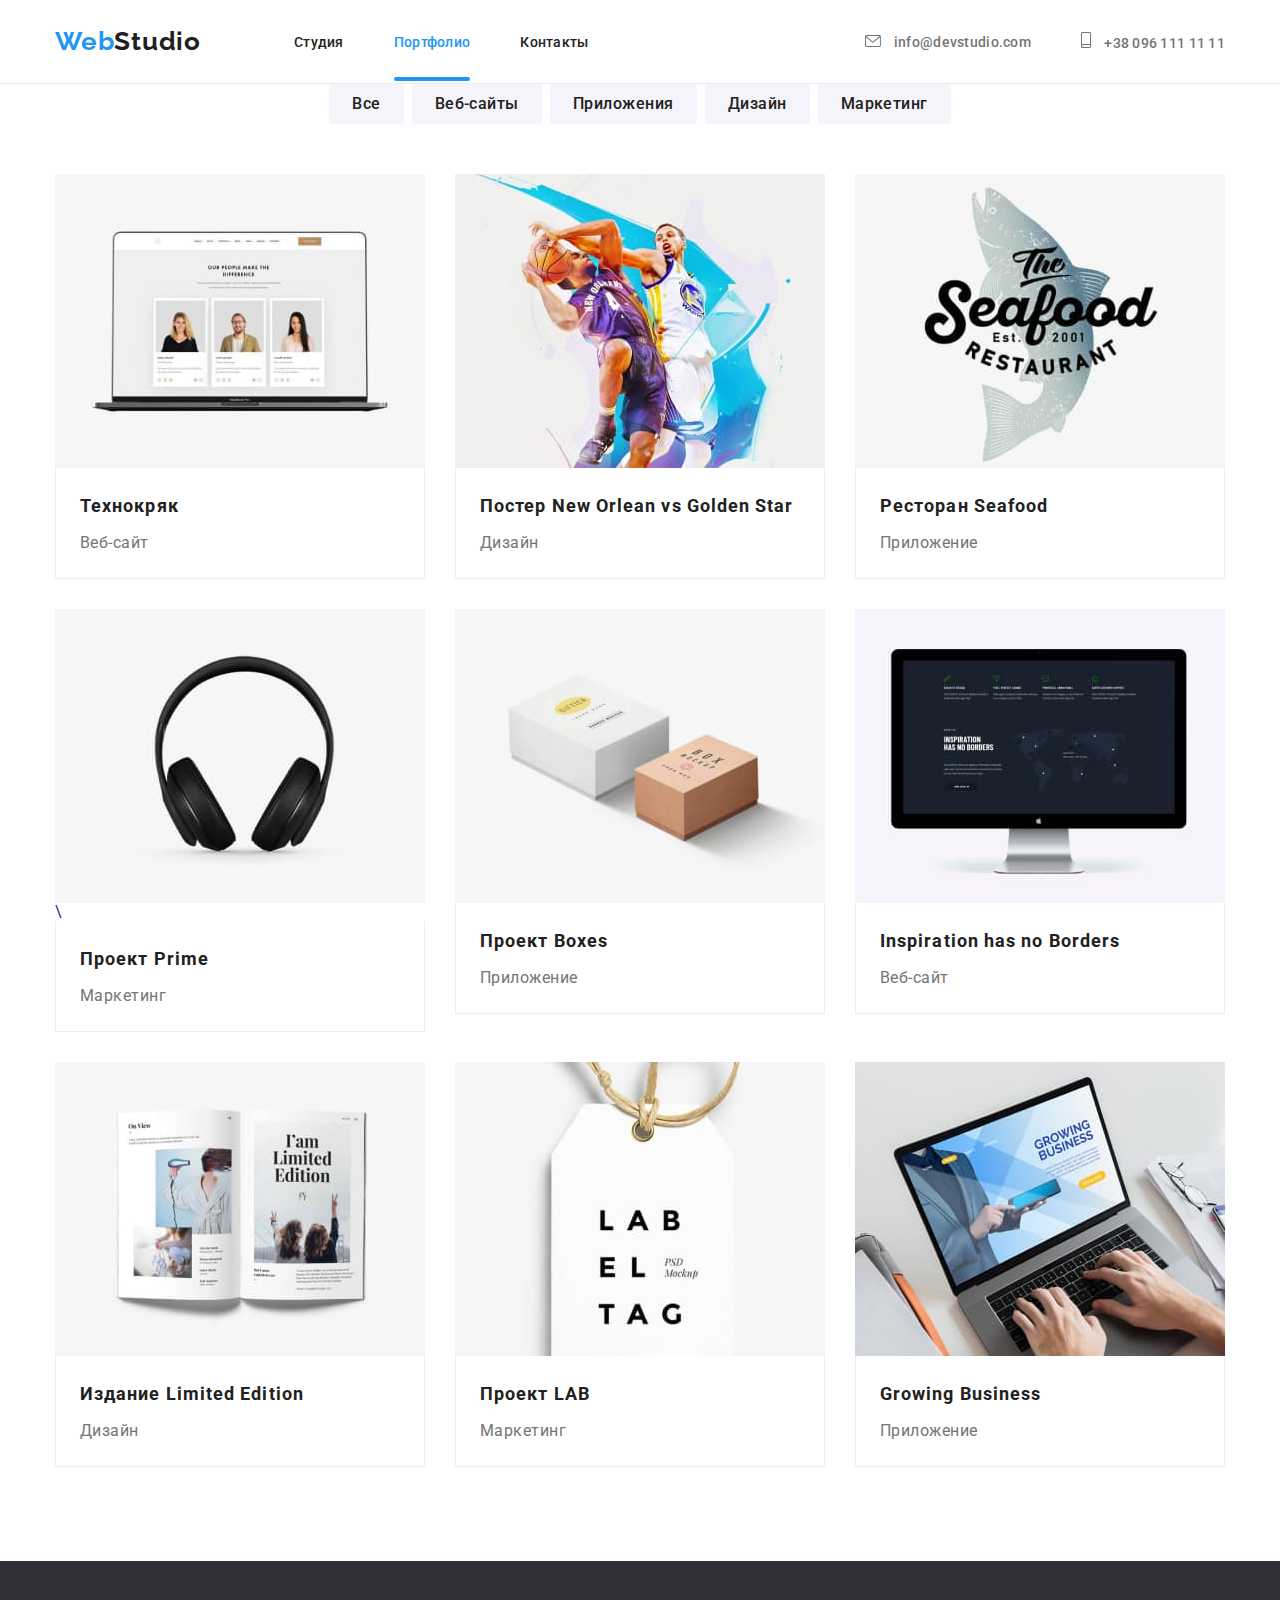
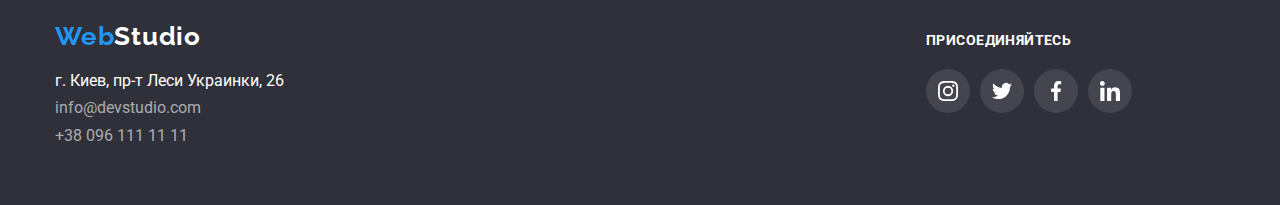
==== portfolio.html @ 8b3ca092 "Копирует дз6" ====
<!DOCTYPE html>
<html lang="ru">
  <head>
    <meta charset="UTF-8" />
    <meta name="viewport" content="width=device-width, initial-scale=1.0" />
    <title>WebStudio</title>
    <link
      href="https://fonts.googleapis.com/css2?family=Raleway:wght@700&family=Roboto:wght@400;500;700;900&display=swap"
      rel="stylesheet"
    />
    <link
      rel="stylesheet"
      href="https://cdnjs.cloudflare.com/ajax/libs/modern-normalize/1.0.0/modern-normalize.css"
    />
    <link rel="stylesheet" href="./css/styles.css" />
  </head>

  <body>
    <header>
      <div class="container header-wrap">
        <nav class="main-nav">
          <a class="link logo header-logo" href="/"
            ><span class="logo-color">Web</span>Studio
          </a>
          <ul class="navigation list">
            <li class="item">
              <a class="link navigation-link" href="./index.html">Студия</a>
            </li>
            <li class="item">
              <a class="link navigation-link current" href="./portfolio.html"
                >Портфолио</a
              >
            </li>
            <li class="item">
              <a class="link navigation-link" href="#contacts">Контакты</a>
            </li>
          </ul>
        </nav>
        <ul class="contacts list">
          <li class="item">
            <a class="link contacts-link" href="mailto:info@devstudio.com">
              <svg class="contact-icon" width="16" height="12">
                <use href="./images/sprite.svg#icon-envelope"></use>
              </svg>
              info@devstudio.com</a
            >
          </li>
          <li class="item">
            <a class="link contacts-link" href="tel:+380961111111">
              <svg class="contact-icon" width="10" height="16">
                <use href="./images/sprite.svg#icon-smartphone"></use>
              </svg>
              +38 096 111 11 11</a
            >
          </li>
        </ul>
      </div>
    </header>

    <main>
      <section class="section gallery">
        <div class="container">
          <h1 class="visually-hidden">Gallery</h1>
          <!--Filters-->
          <ul class="list filter-list">
            <li class="item">
              <button type="button" class="filter-button">Все</button>
            </li>
            <li class="item">
              <button type="button" class="filter-button">Веб-сайты</button>
            </li>
            <li class="item">
              <button type="button" class="filter-button">Приложения</button>
            </li>
            <li class="item">
              <button type="button" class="filter-button">Дизайн</button>
            </li>
            <li class="item">
              <button type="button" class="filter-button">Маркетинг</button>
            </li>
          </ul>

          <!--Gallery-->

          <ul class="list examples">
            <li class="item">
              <a class="link example-link" href="">
                <div class="example-thumb">
                  <img
                    class="example-photo"
                    src="./images/techno.jpg"
                    alt="Заставка проекта Технокряк"
                    width="370"
                    height="294"
                  />
                  <div class="example-overlay">
                    <p class="example-description">
                      Технокряк это современная площадка распространения
                      коронавируса. Компании используют эту платформу для
                      цифрового шпионажа и атак на защищённые сервера
                      конкурентов.
                    </p>
                  </div>
                </div>

                <div class="example-content">
                  <h2 class="example-title">Технокряк</h2>
                  <p class="exaple-text text">Веб-сайт</p>
                </div>
              </a>
            </li>
            <li class="item">
              <a class="link example-link" href="">
                <div class="example-thumb">
                  <img
                    class="example-photo"
                    src="./images/ball.jpg"
                    alt="Заставка проекта Постер New Orlean vs Golden Star"
                    width="370"
                    height="294"
                  />
                  <div class="example-overlay">
                    <p class="example-description">
                      Технокряк это современная площадка распространения
                      коронавируса. Компании используют эту платформу для
                      цифрового шпионажа и атак на защищённые сервера
                      конкурентов.
                    </p>
                  </div>
                </div>
                <div class="example-content">
                  <h2 class="example-title">
                    Постер New Orlean vs Golden Star
                  </h2>
                  <p class="exaple-text text">Дизайн</p>
                </div>
              </a>
            </li>
            <li class="item">
              <a class="link example-link" href="">
                <div class="example-thumb">
                  <img
                    class="example-photo"
                    src="./images/sea_food.jpg"
                    alt="Заставка проекта Ресторан Seafood"
                    width="370"
                    height="294"
                  />
                  <div class="example-overlay">
                    <p class="example-description">
                      Технокряк это современная площадка распространения
                      коронавируса. Компании используют эту платформу для
                      цифрового шпионажа и атак на защищённые сервера
                      конкурентов.
                    </p>
                  </div>
                </div>
                <div class="example-content">
                  <h2 class="example-title">Ресторан Seafood</h2>
                  <p class="exaple-text text">Приложение</p>
                </div>
              </a>
            </li>
            <li class="item">
              <a class="link example-link" href="">
                <div class="example-thumb">
                  <img
                    class="example-photo"
                    src="./images/prime.jpg"
                    alt="Заставка проекта Prime"
                    width="370"
                    height="294"
                  />
                  <div class="example-overlay">
                    <p class="example-description">
                      Технокряк это современная площадка распространения
                      коронавируса. Компании используют эту платформу для
                      цифрового шпионажа и атак на защищённые сервера
                      конкурентов.
                    </p>
                  </div>
                  \
                </div>
                <div class="example-content">
                  <h2 class="example-title">Проект Prime</h2>
                  <p class="exaple-text text">Маркетинг</p>
                </div>
              </a>
            </li>
            <li class="item">
              <a class="link example-link" href="">
                <div class="example-thumb">
                  <img
                    class="example-photo"
                    src="./images/boxes.jpg"
                    alt="Заставка проекта Boxes"
                    width="370"
                    height="294"
                  />
                  <div class="example-overlay">
                    <p class="example-description">
                      Технокряк это современная площадка распространения
                      коронавируса. Компании используют эту платформу для
                      цифрового шпионажа и атак на защищённые сервера
                      конкурентов.
                    </p>
                  </div>
                </div>
                <div class="example-content">
                  <h2 class="example-title">Проект Boxes</h2>
                  <p class="exaple-text text">Приложение</p>
                </div>
              </a>
            </li>
            <li class="item">
              <a class="link example-link" href="">
                <div class="example-thumb">
                  <img
                    class="example-photo"
                    src="./images/monitor.jpg"
                    alt="Заставка проекта Inspiration has no Borders"
                    width="370"
                    height="294"
                  />
                  <div class="example-overlay">
                    <p class="example-description">
                      Технокряк это современная площадка распространения
                      коронавируса. Компании используют эту платформу для
                      цифрового шпионажа и атак на защищённые сервера
                      конкурентов.
                    </p>
                  </div>
                </div>
                <div class="example-content">
                  <h2 class="example-title">Inspiration has no Borders</h2>
                  <p class="exaple-text text">Веб-сайт</p>
                </div>
              </a>
            </li>
            <li class="item">
              <a class="link example-link" href="">
                <div class="example-thumb">
                  <img
                    class="example-photo"
                    src="./images/limited.jpg"
                    alt="Заставка проекта Издание Limited Edition"
                    width="370"
                    height="294"
                  />
                  <div class="example-overlay">
                    <p class="example-description">
                      Технокряк это современная площадка распространения
                      коронавируса. Компании используют эту платформу для
                      цифрового шпионажа и атак на защищённые сервера
                      конкурентов.
                    </p>
                  </div>
                </div>
                <div class="example-content">
                  <h2 class="example-title">Издание Limited Edition</h2>
                  <p class="exaple-text text">Дизайн</p>
                </div>
              </a>
            </li>
            <li class="item">
              <a class="link example-link" href="">
                <div class="example-thumb">
                  <img
                    class="example-photo"
                    src="./images/lab.jpg"
                    alt="Заставка проекта LAB"
                    width="370"
                    height="294"
                  />
                  <div class="example-overlay">
                    <p class="example-description">
                      Технокряк это современная площадка распространения
                      коронавируса. Компании используют эту платформу для
                      цифрового шпионажа и атак на защищённые сервера
                      конкурентов.
                    </p>
                  </div>
                </div>
                <div class="example-content">
                  <h2 class="example-title">Проект LAB</h2>
                  <p class="exaple-text text">Маркетинг</p>
                </div>
              </a>
            </li>
            <li class="item">
              <a class="link example-link" href="">
                <div class="example-thumb">
                  <img
                    class="example-photo"
                    src="./images/growing.jpg"
                    alt="Заставка проекта Growing Business"
                    width="370"
                    height="294"
                  />
                  <div class="example-overlay">
                    <p class="example-description">
                      Технокряк это современная площадка распространения
                      коронавируса. Компании используют эту платформу для
                      цифрового шпионажа и атак на защищённые сервера
                      конкурентов.
                    </p>
                  </div>
                </div>
                <div class="example-content">
                  <h2 class="example-title">Growing Business</h2>
                  <p class="exaple-text text">Приложение</p>
                </div>
              </a>
            </li>
          </ul>
        </div>
      </section>
    </main>

    <footer>
      <div class="container flex">
        <div class="footer-wrap" id="contacts">
          <a class="link logo footer-logo" href="/">
            <span class="logo-color">Web</span>Studio
          </a>
          <address>
            <a
              class="address link"
              href="https://goo.gl/maps/uTAoeyb3CEd54Pja7"
              target="_blank"
              >г. Киев, пр-т Леси Украинки, 26</a
            >
          </address>
          <a class="footer-contact link" href="mailto:info@devstudio.com"
            >info@devstudio.com</a
          >
          <a class="footer-contact link" href="tel:+380961111111"
            >+38 096 111 11 11</a
          >
        </div>
        <div class="join-us footer-wrap">
          <p class="join-us-text">присоединяйтесь</p>
          <ul class="list social-list">
            <li class="social-item">
              <a
                class="social-link"
                href="https://www.instagram.com/"
                aria-label="Instagram"
                target="_blank"
                rel="noopener noreferrer"
              >
                <svg class="social-icon" width="20" height="20">
                  <use href="./images/sprite.svg#icon-instagram"></use>
                </svg>
              </a>
            </li>
            <li class="social-item">
              <a
                class="social-link"
                href="https://twitter.com/"
                aria-label="Twitter"
                target="_blank"
                rel="noopener noreferrer"
              >
                <svg class="social-icon" width="20" height="20">
                  <use href="./images/sprite.svg#icon-twitter"></use>
                </svg>
              </a>
            </li>
            <li class="social-item">
              <a
                class="social-link"
                href="https://www.facebook.com/"
                aria-label="Facebook"
                target="_blank"
                rel="noopener noreferrer"
              >
                <svg class="social-icon" width="20" height="20">
                  <use href="./images/sprite.svg#icon-facebook"></use>
                </svg>
              </a>
            </li>
            <li class="social-item">
              <a
                class="social-link"
                href="https://www.linkedin.com/"
                aria-label="Linkedin"
                target="_blank"
                rel="noopener noreferrer"
              >
                <svg class="social-icon" width="20" height="20">
                  <use href="./images/sprite.svg#icon-linkedin"></use>
                </svg>
              </a>
            </li>
          </ul>
        </div>
      </div>
    </footer>
  </body>
</html>
---- css/styles.css ----
/* Палитра
цвет текста color: #757575;
цвет заголовков color: #212121;
цвет акцента color: #2196F3;
цвет фона main: #E5E5E5;
цвет шапки и заголовка героя:#FFFFFF;
цвет фона футера и геря: #2F303A;
цвет фильтров:#F5F4FA;
цвет контактов в футере:rgba(255, 255, 255, 0.6);
 */

:root {
  --primary-text-color: #757575;
  --title-text-color: #212121;
  --accent-color: #2196f3;
  --white: #ffffff;
  --footer-contact-color: rgba(255, 255, 255, 0.6);
  --bg-dark: #2f303a;
  --secondary-bg-color: #f5f4fa;
}

html {
  box-sizing: border-box;
}

*,
*::before,
*::after {
  box-sizing: inherit;
}

h1,
h2,
h3,
h4,
h5 {
  margin-top: 0;
}

p {
  margin: 0;
}

img {
  display: block;
  max-width: 100%;
  height: auto;
}

body {
  font-family: "Roboto", sans-serif;
  color: var(--title-text-color);

  background-color: var(--white);
}

.link {
  text-decoration: none;

  transition: color 250ms cubic-bezier(0.4, 0, 0.2, 1);
}

.list {
  padding: 0;
  margin: 0;

  list-style: none;
}

.container {
  padding-right: 15px;
  padding-left: 15px;
  margin-right: auto;
  margin-left: auto;

  width: 1200px;
}

.logo-color {
  color: var(--accent-color);
}

.logo {
  font-family: "Raleway", sans-serif;
  font-weight: 700;
  font-size: 26px;
  line-height: 1.192;
  letter-spacing: 0.03em;
}
.header-logo {
  color: var(--title-text-color);
}

.navigation {
  display: flex;
  margin-left: 93px;
}

.navigation .item:not(:last-child) {
  margin-right: 50px;
}

.navigation .link,
.contacts-link {
  display: block;
  padding-top: 32px;
  padding-bottom: 32px;

  color: var(--title-text-color);
}

.navigation-link {
  position: relative;
}

.navigation-link:hover::after,
.navigation-link.current::after {
  transform: scale(1);
}

.navigation-link.current {
  color: var(--accent-color);
}

.navigation-link::after {
  position: absolute;
  bottom: 0;
  left: 0;
  content: "";
  display: block;
  width: 100%;
  height: 4px;

  background-color: var(--accent-color);
  border-radius: 2px;
  transform: scale(0);
  transition: transform 250ms cubic-bezier(0.4, 0, 0.2, 1);
}

.text {
  color: var(--primary-text-color);
}

.contacts {
  display: flex;
  margin-left: auto;
  align-items: center;
}

.contacts .item + .item {
  margin-left: 50px;
}

.contacts-link {
  color: var(--primary-text-color);
}

.navigation .link,
.contacts-link {
  font-family: "Roboto", sans-serif;
  font-weight: 500;
  font-size: 14px;
  line-height: 1.142;
  letter-spacing: 0.02em;
}

.contact-icon {
  margin-right: 10px;

  fill: currentColor;
}

.navigation .link:hover,
.contacts-link:hover,
.navigation .link:focus,
.contacts-link:focus {
  color: var(--accent-color);
}

.main-nav {
  display: flex;
  align-items: center;
}

header {
  border-bottom: 1px solid #ececec;
}

.header-wrap {
  display: flex;
  align-items: center;
}

.address,
.footer-logo {
  color: var(--white);
}

.footer-logo {
  margin-bottom: 20px;
}

.address {
  display: inline-block;

  font-style: normal;
}
.footer-contact {
  color: var(--footer-contact-color);
}

.address,
.footer-contact:not(:last-child) {
  margin-bottom: 9px;
}

.footer-contact:hover,
.address:hover,
.footer-contact:focus,
.address:focus {
  color: var(--accent-color);
}

footer {
  padding-top: 60px;
  padding-bottom: 60px;

  background-color: var(--bg-dark);
}

.footer-wrap {
  display: flex;
  flex-direction: column;
}

.contact-wrap {
  margin-right: 70px;
}

.join-us {
  margin-right: 93px;
}
.join-us-text,
.subscribe-text {
  margin-bottom: 20px;

  font-weight: 700;
  font-size: 14px;
  line-height: 1.14;
  letter-spacing: 0.03em;
  text-transform: uppercase;

  color: var(--white);
}

.join-us .social-link {
  --color1: var(--white);
  background-color: rgba(255, 255, 255, 0.1);

  transition: color 250ms cubic-bezier(0.4, 0, 0.2, 1),
    background-color 250ms cubic-bezier(0.4, 0, 0.2, 1);
}

.subscribe-input {
  width: 358px;
  padding: 16px;
  color: var(--white);

  background-color: transparent;
  border: 1px solid rgba(255, 255, 255, 0.3);
  border-radius: 4px;
}

.subscribe-input::placeholder {
  font-size: 16px;
  line-height: 1.25;

  letter-spacing: 0.03em;

  color: rgba(255, 255, 255, 0.6);
}

.subscribe {
  margin-right: auto;
}

.subscribe-wrap {
  display: flex;
}
.subscribe-btn {
  position: relative;
  display: inline-block;

  margin-left: 12px;
  padding-left: 25px;
  padding-right: 62px;

  transition: color 250ms cubic-bezier(0.4, 0, 0.2, 1),
    background-color 250ms cubic-bezier(0.4, 0, 0.2, 1);
}

.subscribe-btn:hover,
.subscribe-btn:focus,
.subscribe-btn:hover .icon-send,
.subscribe-btn:focus .icon-send {
  color: var(--accent-color);
  background-color: var(--white);
  --color2: var(--accent-color);
}

.icon-send {
  position: absolute;

  top: 50%;
  right: 25px;
  transform: translateY(-50%);

  transition: 250ms cubic-bezier(0.4, 0, 0.2, 1);
}

.hero-title,
.hero-button {
  color: var(--white);
}

.hero-title {
  width: 696px;

  margin-right: auto;
  margin-left: auto;
  margin-bottom: 30px;

  font-weight: 900;
  font-size: 44px;
  line-height: 1.36;
  letter-spacing: 0.06em;
  text-transform: uppercase;
}

.button {
  display: inline-block;

  padding-top: 10px;
  padding-bottom: 10px;

  font-weight: 700;
  font-size: 16px;
  line-height: 1.87;
  color: var(--white);

  background-color: var(--accent-color);
  border: 1px solid var(--accent-color);
  border-radius: 4px;

  transition: background-color 250ms cubic-bezier(0.4, 0, 0.2, 1),
    color 250ms cubic-bezier(0.4, 0, 0.2, 1);
}

.hero-button:hover,
.hero-button:focus {
  color: var(--accent-color);
  background-color: var(--white);
}

.hero-button {
  padding-right: 32px;
  padding-left: 32px;
}

.hero {
  height: 600px;
  max-width: 1600px;
  margin-right: auto;
  margin-left: auto;

  padding-top: 200px;
  padding-bottom: 200px;

  text-align: center;

  background-color: var(--bg-dark);
  background-image: linear-gradient(
      to right,
      rgba(47, 48, 58, 0.4),
      rgba(47, 48, 58, 0.4)
    ),
    url("../images/hero_optimazed.jpg");
  background-repeat: no-repeat;
  background-size: cover;
  background-position: center;
}

.hero-content .visually-hidden,
.benefits .visually-hidden,
.gallery .visually-hidden {
  position: absolute !important;
  clip: rect(1px 1px 1px 1px);
  clip: rect(1px, 1px, 1px, 1px);
  padding: 0 !important;
  border: 0 !important;
  height: 1px !important;
  width: 1px !important;
  overflow: hidden;
}

.section:nth-child(3) {
  padding-top: 94px;
}
.section {
  padding-bottom: 94px;
}

.benefit-title {
  margin-bottom: 10px;
  margin-top: 30px;

  font-weight: 700;
  font-size: 14px;
  line-height: 1.142;
  letter-spacing: 0.03em;
  text-transform: uppercase;
}

.benefit-text {
  margin-bottom: 0;

  font-size: 14px;
  line-height: 1.71;
  letter-spacing: 0.03em;
}

.benefit-list {
  display: flex;
  flex-wrap: wrap;
}

.benefit-list > .item {
  width: calc((100% - 90px) / 4);
}

.benefit-list .item + .item {
  margin-left: 30px;
}

.benefit-item::before {
  display: block;
  height: 120px;
  content: "";

  background-color: var(--secondary-bg-color);
  background-repeat: no-repeat;
  background-position: center;
  background-size: 70px 70px;

  border-radius: 4px;
}

.icon-details::before {
  background-image: url("../images/antena.png");
}

.icon-in-time::before {
  background-image: url("../images/clock.png");
}

.icon-planning::before {
  background-image: url("../images/diagram.png");
}

.icon-technology::before {
  background-image: url("../images/astronaut.png");
}

.work-item {
  position: relative;
  z-index: 1;
}

.work-description {
  position: absolute;
  z-index: 2;
  left: 0;
  bottom: 0;

  display: flex;
  justify-content: center;
  align-items: center;
  height: 70px;
  width: 100%;

  font-weight: 700;
  font-size: 14px;
  line-height: 1.142;
  letter-spacing: 0.03em;
  text-transform: uppercase;

  color: var(--white);

  background-color: rgba(47, 48, 58, 0.8);
}

.team {
  background-color: var(--secondary-bg-color);
}

.team-photo {
  margin-bottom: 30px;
}

.name-title {
  margin-bottom: 10px;
}

.team-list {
  display: flex;
}

.team-list > .item {
  width: calc((100% - 90px) / 4);
  padding-bottom: 30px;

  background-color: var(--white);
  box-shadow: 0px 1px 3px rgba(0, 0, 0, 0.12), 0px 1px 1px rgba(0, 0, 0, 0.14),
    0px 2px 1px rgba(0, 0, 0, 0.2);
  border-radius: 0px 0px 4px 4px;
}

.team-list > .item:not(:last-child) {
  margin-right: 30px;
}

.social-list,
.customer-list {
  display: flex;
  justify-content: center;
}

.social-link {
  display: flex;
  justify-content: center;
  align-items: center;
  width: 44px;
  height: 44px;

  border-radius: 50%;
}

.team .social-link {
  background-color: var(--white);

  transition: background-color 250ms cubic-bezier(0.4, 0, 0.2, 1);
}
.customer-link .customer-icon {
  transition: color 250ms cubic-bezier(0.4, 0, 0.2, 1);
}
.customer-link {
  display: flex;
  justify-content: center;
  align-items: center;
  width: 170px;
  height: 90px;

  border: 1px solid #afb1b8;
  border-radius: 4px;

  transition: border 250ms cubic-bezier(0.4, 0, 0.2, 1);
}

.social-item:not(:last-child) {
  margin-right: 10px;
}

.customer-item:not(:last-child) {
  margin-right: 30px;
}

.social-link:hover,
.social-link:focus {
  background-color: var(--accent-color);
}

.social-link:hover .social-icon,
.social-link:focus .social-icon {
  --color1: var(--white);
}

.customer-link:hover,
.customer-link:focus {
  border: 1px solid var(--accent-color);
}

.customer-link:hover .customer-icon,
.customer-link:focus .customer-icon {
  --color1: var(--accent-color);
}

.work-list {
  display: flex;
}

.work-list .item {
  display: inline-block;
}

.work-list .item:not(:nth-child(3n)) {
  margin-right: 30px;
}

.work-title,
.team-title,
.customer-title {
  margin-bottom: 50px;

  font-weight: 700;
  font-size: 36px;
  line-height: 1.166;
  text-align: center;
  letter-spacing: 0.03em;
}

.name-title {
  font-weight: 500;
}

.name-title,
.profession {
  font-size: 16px;
  line-height: 1.1875;
  text-align: center;
  letter-spacing: 0.03em;
}

.profession {
  margin-bottom: 16px;
}

.flex {
  display: flex;
  justify-content: space-between;
  align-items: baseline;
}

.filter-button {
  display: inline-block;
  padding: 6px 22px;
  margin-bottom: 50px;

  font-family: inherit;
  font-weight: 500;
  font-size: 16px;
  line-height: 1.62;
  text-align: center;
  letter-spacing: 0.03em;
  color: var(--title-text-color);

  background-color: var(--secondary-bg-color);
  border: 1px solid transparent;
  border-radius: 4px;

  transition: background-color 250ms cubic-bezier(0.4, 0, 0.2, 1),
    color 250ms cubic-bezier(0.4, 0, 0.2, 1);
}

.filter-button:hover,
.filter-button:focus {
  background-color: var(--accent-color);
  color: var(--white);

  box-shadow: 0px 3px 1px rgba(0, 0, 0, 0.1), 0px 1px 2px rgba(0, 0, 0, 0.08),
    0px 2px 2px rgba(0, 0, 0, 0.12);
}

.filter-list {
  display: flex;
  justify-content: center;
}

.filter-list .item + .item {
  margin-left: 8px;
}
.examples {
  display: flex;
  flex-wrap: wrap;
  justify-content: space-between;
}
.examples > .item {
  width: calc((100% - 60px) / 3);
  margin-right: 30px;
  margin-bottom: 30px;

  background-color: var(--white);
}

.example-link {
  display: block;

  transition: box-shadow 250ms cubic-bezier(0.4, 0, 0.2, 1);
}

.example-link:hover,
.example-link:focus {
  box-shadow: 0px 1px 1px rgba(0, 0, 0, 0.12), 0px 4px 4px rgba(0, 0, 0, 0.06),
    1px 4px 6px rgba(0, 0, 0, 0.16);
}

.examples > .item:nth-child(3n) {
  margin-right: 0;
}

.examples > .item:nth-last-child(-n + 3) {
  margin-bottom: 0;
}

.example-content {
  padding-top: 20px;
  padding-right: 24px;
  padding-bottom: 20px;
  padding-left: 24px;

  border-left: 1px solid #eeeeee;
  border-bottom: 1px solid #eeeeee;
  border-right: 1px solid #eeeeee;
}

.example-title {
  margin-bottom: 4px;

  font-weight: 700;
  font-size: 18px;
  line-height: 2;
  letter-spacing: 0.06em;
  color: var(--title-text-color);
}

.exaple-text {
  font-size: 16px;
  line-height: 1.87;
  letter-spacing: 0.03em;
}

.example-thumb {
  position: relative;
  overflow: hidden;
}

.example-description {
  position: absolute;
  top: 0;
  left: 0;
  padding: 64px 24px;

  font-size: 18px;
  line-height: 1.56;
  letter-spacing: 0.03em;

  color: var(--white);
}

.example-overlay {
  position: absolute;
  top: 0;
  left: 0;

  width: 100%;
  height: 100%;

  transform: translateY(100%);
  opacity: 0;

  background-color: rgba(33, 150, 243, 0.9);

  transition: transform 250ms cubic-bezier(0.4, 0, 0.2, 1),
    opacity 250ms cubic-bezier(0.4, 0, 0.2, 1);
}

.example-link:hover .example-overlay,
.example-link:focus .example-overlay {
  transform: translateY(0);
  opacity: 1;
}

.backdrop {
  position: fixed;
  z-index: 3;
  left: 0;
  top: 0;
  width: 100%;
  height: 100%;

  background-color: rgba(0, 0, 0, 0.2);

  opacity: 1;
  transition: opacity 250ms cubic-bezier(0.4, 0, 0.2, 1);
}

.backdrop.is-hidden {
  opacity: 0;
  pointer-events: none;
}

.modal {
  position: absolute;
  z-index: 5;
  left: 50%;
  top: 50%;
  transform: translate(-50%, -50%) scale(1);

  min-width: 528px;
  min-height: 581px;

  padding: 40px;

  background-color: var(--white);
  box-shadow: 0px 1px 3px rgba(0, 0, 0, 0.12), 0px 1px 1px rgba(0, 0, 0, 0.14),
    0px 2px 1px rgba(0, 0, 0, 0.2);
  border-radius: 4px;

  transition: transform 250ms cubic-bezier(0.4, 0, 0.2, 1);
}

.backdrop.is-hidden .modal {
  transform: translate(-50%, -50%) scale(0.5);
}

.close-modal {
  position: absolute;
  right: 8px;
  top: 8px;

  width: 30px;
  height: 30px;

  display: flex;
  justify-content: center;
  align-items: center;

  background-color: var(--white);
  border-radius: 50%;
  border: 1px solid rgba(0, 0, 0, 0.1);
}

.close-modal:hover {
  background-color: var(--accent-color);
}

.recall-form {
  text-align: left;
}

.form-title {
  margin-bottom: 12px;

  font-weight: 700;
  font-size: 20px;
  line-height: 1.5;
  letter-spacing: 0.03em;

  color: var(--title-text-color);
}

.form-field {
  position: relative;
  margin-bottom: 10px;
}

.form-field:nth-last-of-type(2) {
  margin-bottom: 20px;
}

.form-label {
  display: inline-block;

  margin-bottom: 4px;
  font-size: 12px;
  line-height: 1.16;

  letter-spacing: 0.01em;

  color: var(--primary-text-color);
}

.form-input,
.form-comment {
  width: 100%;

  padding: 12px;

  border: 1px solid rgba(33, 33, 33, 0.2);
  box-sizing: border-box;
  border-radius: 4px;
}

.form-input {
  padding-left: 42px;
  transition: 250ms cubic-bezier(0.4, 0, 0.2, 1);
}

.form-input:focus,
.form-input:hover,
.form-comment:hover,
.form-comment:focus {
  cursor: pointer;
  border: 1px solid var(--accent-color);
}

.form-comment:focus,
.form-input:focus {
  outline: 1px auto var(--accent-color);
}

.input-icon {
  position: absolute;
  left: 15px;
  top: 35px;
}
.form-input:focus ~ .input-icon,
.form-input:hover ~ .input-icon {
  fill: var(--accent-color);
}

.form-comment {
  height: 120px;
  transition: 250ms cubic-bezier(0.4, 0, 0.2, 1);
  resize: none;
}

.form-comment::placeholder {
  font-size: 14px;
  line-height: 1.14;
  letter-spacing: 0.01em;

  color: rgba(117, 117, 117, 0.5);
}

.checkbox-label {
  display: inline-flex;
  align-items: center;
  font-size: 14px;
  line-height: 1.71;
  letter-spacing: 0.03em;

  margin-bottom: 30px;

  color: var(--primary-text-color);
}

.checkbox-link {
  display: inline-block;

  margin-left: 5px;
  color: var(--accent-color);
  transition: 250ms cubic-bezier(0.4, 0, 0.2, 1);
}

.checkbox-link:hover,
.checkbox-link:focus {
  color: #1b78c4;
}

.custom-checkbox {
  -webkit-appearance: none;
  -moz-appearance: none;
  appearance: none;
  position: absolute;
}
.icon {
  display: inline-block;
  width: 16px;
  height: 15px;
  margin-right: 5px;

  border: 2px solid #2a2a2a;
  border-radius: 4px;
  background-color: transparent;

  transition: 250ms cubic-bezier(0.4, 0, 0.2, 1);
}

.custom-checkbox:checked + .icon {
  border-color: transparent;
  background-image: url("../images/icon_check.svg");
  background-size: contain;
  background-origin: border-box;
}

.form-button {
  display: block;
  margin-left: auto;
  margin-right: auto;
  padding-right: 54px;
  padding-left: 54px;

  box-shadow: 0px 4px 4px rgba(0, 0, 0, 0.15);
}

.form-button:hover,
.form-button:focus {
  background-color: #188ce8;
  cursor: pointer;
}
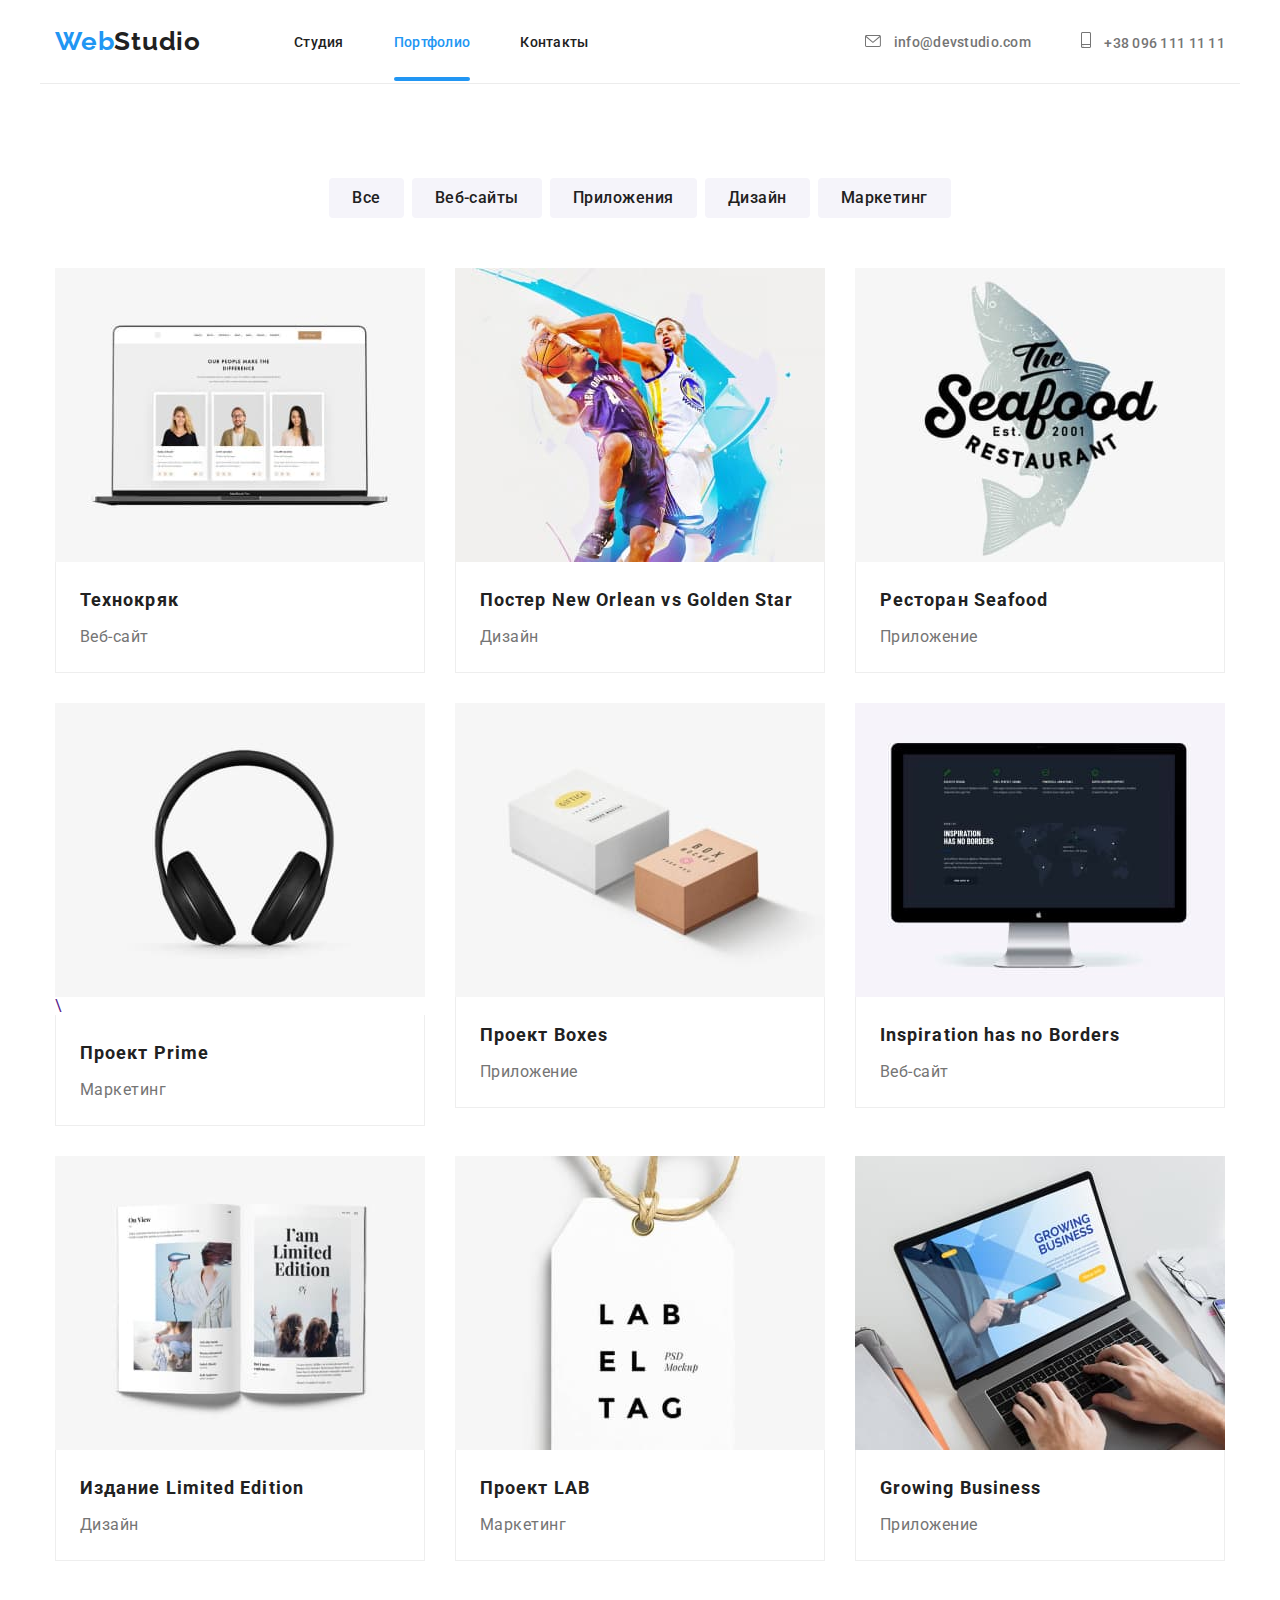
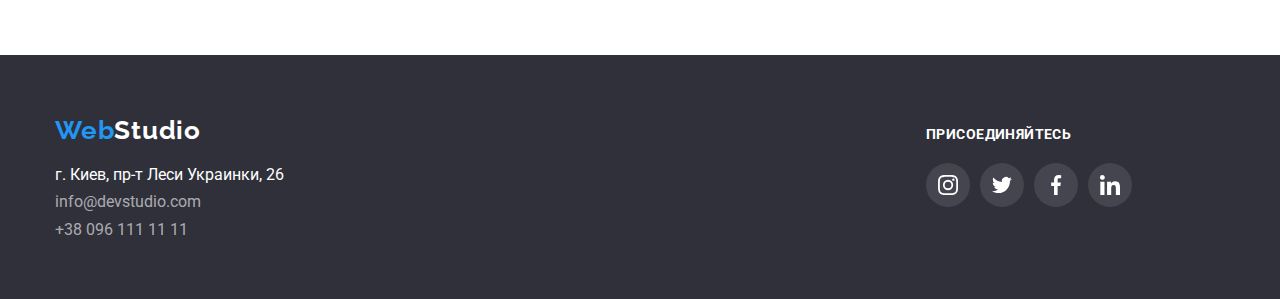
==== commit 15936537: "Добавляет сасс" ====
--- a/portfolio.html
+++ b/portfolio.html
@@ -12,6 +12,7 @@
       rel="stylesheet"
       href="https://cdnjs.cloudflare.com/ajax/libs/modern-normalize/1.0.0/modern-normalize.css"
     />
+    <link rel="stylesheet" href="./css/portfolio.min.css" />
     <link rel="stylesheet" href="./css/styles.css" />
   </head>
 
--- a/css/portfolio.min.css
+++ b/css/portfolio.min.css
@@ -0,0 +1,2 @@
+html{-webkit-box-sizing:border-box;box-sizing:border-box}*,*::before,*::after{-webkit-box-sizing:inherit;box-sizing:inherit}h1,h2,h3,h4,h5{margin-top:0}p{margin:0}img{display:block;max-width:100%;height:auto}body{font-family:"Roboto", sans-serif;color:var(--title-text-color);background-color:var(--white)}.container{padding-right:15px;padding-left:15px;margin-right:auto;margin-left:auto;width:1200px}.header-wrap{display:-webkit-box;display:-ms-flexbox;display:flex;-webkit-box-pack:center;-ms-flex-pack:center;justify-content:center;-webkit-box-align:center;-ms-flex-align:center;align-items:center;border-bottom:1px solid #ececec}.main-nav{display:-webkit-box;display:-ms-flexbox;display:flex;-webkit-box-pack:none;-ms-flex-pack:none;justify-content:none;-webkit-box-align:center;-ms-flex-align:center;align-items:center}
+/*# sourceMappingURL=portfolio.min.css.map */--- a/css/styles.css
+++ b/css/styles.css
@@ -177,19 +177,17 @@
   color: var(--accent-color);
 }
 
-.main-nav {
+/* .main-nav {
   display: flex;
   align-items: center;
-}
-
-header {
+} */
+
+/* .header-wrap {
+  display: flex;
+  align-items: center;
+
   border-bottom: 1px solid #ececec;
-}
-
-.header-wrap {
-  display: flex;
-  align-items: center;
-}
+} */
 
 .address,
 .footer-logo {
@@ -403,7 +401,8 @@
   overflow: hidden;
 }
 
-.section:nth-child(3) {
+.section.benefits,
+.section.gallery {
   padding-top: 94px;
 }
 .section {
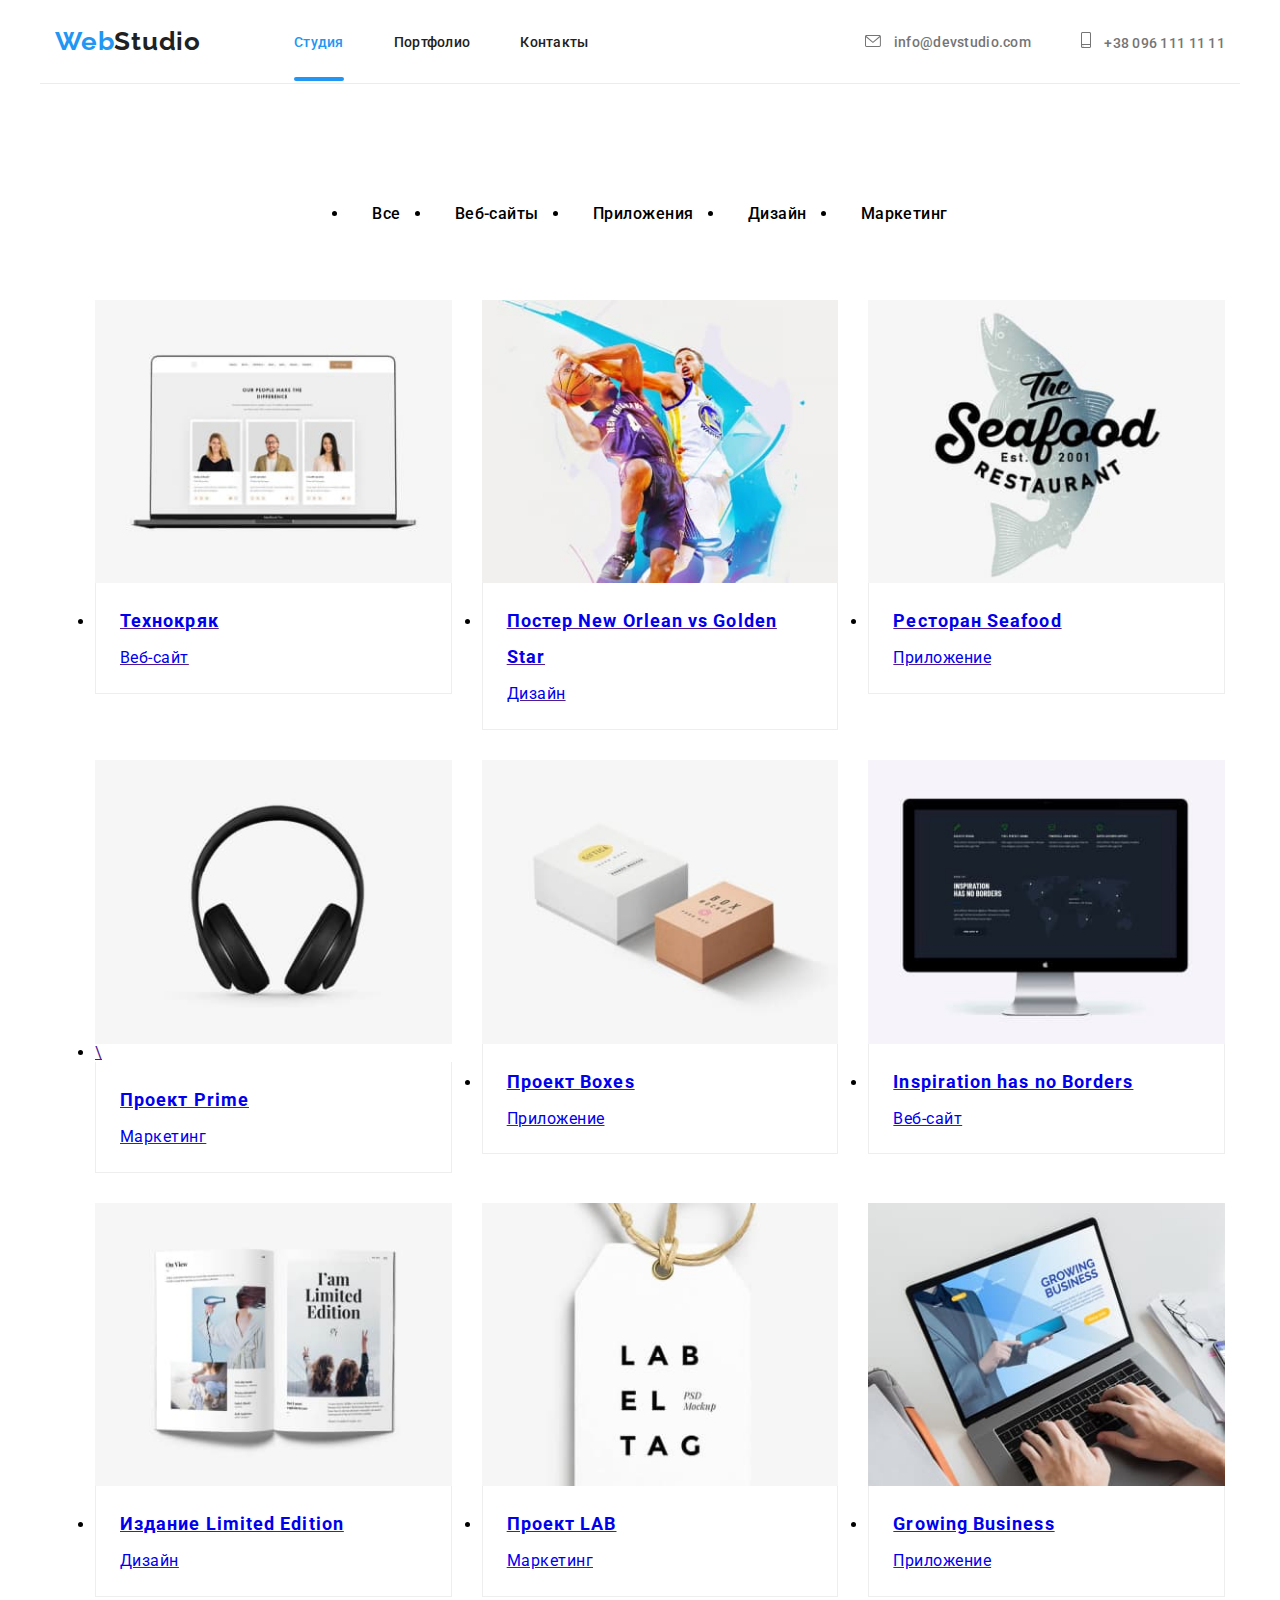
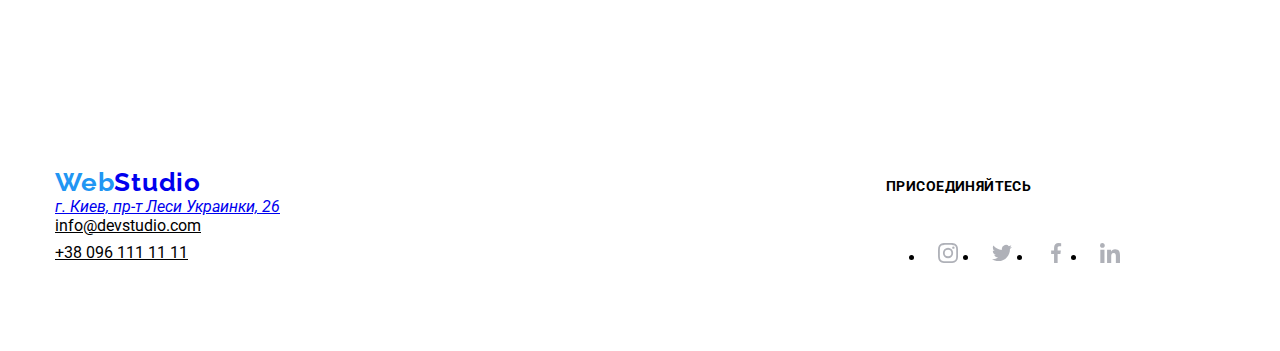
==== commit ed26869d: "Переписывает хедер на сасс" ====
--- a/portfolio.html
+++ b/portfolio.html
@@ -20,34 +20,32 @@
     <header>
       <div class="container header-wrap">
         <nav class="main-nav">
-          <a class="link logo header-logo" href="/"
+          <a class="logo logo-header" href="/"
             ><span class="logo-color">Web</span>Studio
           </a>
-          <ul class="navigation list">
-            <li class="item">
-              <a class="link navigation-link" href="./index.html">Студия</a>
-            </li>
-            <li class="item">
-              <a class="link navigation-link current" href="./portfolio.html"
-                >Портфолио</a
-              >
-            </li>
-            <li class="item">
-              <a class="link navigation-link" href="#contacts">Контакты</a>
+          <ul class="navigation">
+            <li class="navigation-item">
+              <a class="navigation-link current" href="./index.html">Студия</a>
+            </li>
+            <li class="navigation-item">
+              <a class="navigation-link" href="./portfolio.html">Портфолио</a>
+            </li>
+            <li class="navigation-item">
+              <a class="navigation-link" href="#contacts">Контакты</a>
             </li>
           </ul>
         </nav>
-        <ul class="contacts list">
-          <li class="item">
-            <a class="link contacts-link" href="mailto:info@devstudio.com">
+        <ul class="contacts">
+          <li class="contacts-item">
+            <a class="contacts-link" href="mailto:info@devstudio.com">
               <svg class="contact-icon" width="16" height="12">
                 <use href="./images/sprite.svg#icon-envelope"></use>
               </svg>
               info@devstudio.com</a
             >
           </li>
-          <li class="item">
-            <a class="link contacts-link" href="tel:+380961111111">
+          <li class="contacts-item">
+            <a class="contacts-link" href="tel:+380961111111">
               <svg class="contact-icon" width="10" height="16">
                 <use href="./images/sprite.svg#icon-smartphone"></use>
               </svg>
--- a/css/portfolio.min.css
+++ b/css/portfolio.min.css
@@ -1,2 +1,2 @@
-html{-webkit-box-sizing:border-box;box-sizing:border-box}*,*::before,*::after{-webkit-box-sizing:inherit;box-sizing:inherit}h1,h2,h3,h4,h5{margin-top:0}p{margin:0}img{display:block;max-width:100%;height:auto}body{font-family:"Roboto", sans-serif;color:var(--title-text-color);background-color:var(--white)}.container{padding-right:15px;padding-left:15px;margin-right:auto;margin-left:auto;width:1200px}.header-wrap{display:-webkit-box;display:-ms-flexbox;display:flex;-webkit-box-pack:center;-ms-flex-pack:center;justify-content:center;-webkit-box-align:center;-ms-flex-align:center;align-items:center;border-bottom:1px solid #ececec}.main-nav{display:-webkit-box;display:-ms-flexbox;display:flex;-webkit-box-pack:none;-ms-flex-pack:none;justify-content:none;-webkit-box-align:center;-ms-flex-align:center;align-items:center}
+.navigation-link,.logo,.contacts-link{text-decoration:none;-webkit-transition:color 250ms cubic-bezier(0.4, 0, 0.2, 1);transition:color 250ms cubic-bezier(0.4, 0, 0.2, 1)}.navigation,.contacts{padding:0;margin:0;list-style:none}html{-webkit-box-sizing:border-box;box-sizing:border-box}*,*::before,*::after{-webkit-box-sizing:inherit;box-sizing:inherit}h1,h2,h3,h4,h5{margin-top:0}p{margin:0}img{display:block;max-width:100%;height:auto}body{font-family:"Roboto", sans-serif;color:var(--title-text-color);background-color:var(--white)}.container{padding-right:15px;padding-left:15px;margin-right:auto;margin-left:auto;width:1200px}.header-wrap{display:-webkit-box;display:-ms-flexbox;display:flex;-webkit-box-pack:center;-ms-flex-pack:center;justify-content:center;-webkit-box-align:center;-ms-flex-align:center;align-items:center;border-bottom:1px solid #ececec}.main-nav{display:-webkit-box;display:-ms-flexbox;display:flex;-webkit-box-pack:none;-ms-flex-pack:none;justify-content:none;-webkit-box-align:center;-ms-flex-align:center;align-items:center}.navigation{display:-webkit-box;display:-ms-flexbox;display:flex;margin-left:93px}.navigation-item:not(:last-child){margin-right:50px}.navigation-link{position:relative;display:block;padding-top:32px;padding-bottom:32px;font-weight:500;font-size:14px;line-height:1.142;letter-spacing:0.02em;color:#212121}.navigation-link:hover,.navigation-link:focus{color:#2196f3}.navigation-link::after{position:absolute;bottom:0;left:0;content:"";display:block;width:100%;height:4px;background-color:#2196f3;border-radius:2px;-webkit-transform:scale(0);transform:scale(0);-webkit-transition:-webkit-transform 250ms cubic-bezier(0.4, 0, 0.2, 1);transition:-webkit-transform 250ms cubic-bezier(0.4, 0, 0.2, 1);transition:transform 250ms cubic-bezier(0.4, 0, 0.2, 1);transition:transform 250ms cubic-bezier(0.4, 0, 0.2, 1), -webkit-transform 250ms cubic-bezier(0.4, 0, 0.2, 1)}.navigation-link.current{color:#2196f3}.navigation-link:hover::after,.navigation-link.current::after{-webkit-transform:scale(1);transform:scale(1)}.logo{font-family:"Raleway", sans-serif;font-weight:700;font-size:26px;line-height:1.192;letter-spacing:0.03em}.logo-color{color:#2196f3}.logo-header{color:#212121}.logo-footer{color:#fff;margin-bottom:20px}.contacts{display:-webkit-box;display:-ms-flexbox;display:flex;-webkit-box-pack:none;-ms-flex-pack:none;justify-content:none;-webkit-box-align:center;-ms-flex-align:center;align-items:center;margin-left:auto}.contacts-item+.contacts-item{margin-left:50px}.contacts-link{display:block;padding-top:32px;padding-bottom:32px;font-weight:500;font-size:14px;line-height:1.142;letter-spacing:0.02em;color:#757575}.contacts-link:hover,.contacts-link:focus{color:#2196f3}.contact-icon{margin-right:10px;fill:currentColor}
 /*# sourceMappingURL=portfolio.min.css.map */--- a/css/styles.css
+++ b/css/styles.css
@@ -9,7 +9,7 @@
 цвет контактов в футере:rgba(255, 255, 255, 0.6);
  */
 
-:root {
+/* :root {
   --primary-text-color: #757575;
   --title-text-color: #212121;
   --accent-color: #2196f3;
@@ -17,9 +17,9 @@
   --footer-contact-color: rgba(255, 255, 255, 0.6);
   --bg-dark: #2f303a;
   --secondary-bg-color: #f5f4fa;
-}
-
-html {
+} */
+
+/* html {
   box-sizing: border-box;
 }
 
@@ -27,9 +27,9 @@
 *::before,
 *::after {
   box-sizing: inherit;
-}
-
-h1,
+} */
+
+/* h1,
 h2,
 h3,
 h4,
@@ -74,55 +74,53 @@
   margin-left: auto;
 
   width: 1200px;
-}
-
-.logo-color {
+} */
+
+/* .logo-color {
   color: var(--accent-color);
-}
-
-.logo {
+} */
+
+/* .logo {
   font-family: "Raleway", sans-serif;
   font-weight: 700;
   font-size: 26px;
   line-height: 1.192;
   letter-spacing: 0.03em;
-}
-.header-logo {
+} */
+/* .logo-header {
   color: var(--title-text-color);
-}
-
-.navigation {
+} */
+
+/* .navigation {
   display: flex;
   margin-left: 93px;
-}
-
-.navigation .item:not(:last-child) {
+} */
+
+/* .navigation-item:not(:last-child) {
   margin-right: 50px;
-}
-
-.navigation .link,
-.contacts-link {
+} */
+
+/* .navigation-link, */
+/* .contacts-link {
   display: block;
   padding-top: 32px;
   padding-bottom: 32px;
-
-  color: var(--title-text-color);
-}
-
-.navigation-link {
+} */
+
+/* .navigation-link {
   position: relative;
-}
-
-.navigation-link:hover::after,
+} */
+
+/* .navigation-link:hover::after,
 .navigation-link.current::after {
   transform: scale(1);
-}
-
-.navigation-link.current {
+} */
+
+/* .navigation-link.current {
   color: var(--accent-color);
-}
-
-.navigation-link::after {
+} */
+
+/* .navigation-link::after {
   position: absolute;
   bottom: 0;
   left: 0;
@@ -135,47 +133,46 @@
   border-radius: 2px;
   transform: scale(0);
   transition: transform 250ms cubic-bezier(0.4, 0, 0.2, 1);
-}
+} */
 
 .text {
   color: var(--primary-text-color);
 }
 
-.contacts {
+/* .contacts {
   display: flex;
   margin-left: auto;
   align-items: center;
-}
-
-.contacts .item + .item {
+} */
+
+/* .contacts-item + .contacts-item {
   margin-left: 50px;
-}
-
-.contacts-link {
+} */
+
+/* .contacts-link {
   color: var(--primary-text-color);
-}
-
-.navigation .link,
-.contacts-link {
-  font-family: "Roboto", sans-serif;
+} */
+
+/* .navigation-link, */
+/* .contacts-link {
   font-weight: 500;
   font-size: 14px;
   line-height: 1.142;
   letter-spacing: 0.02em;
-}
-
-.contact-icon {
+} */
+
+/* .contact-icon {
   margin-right: 10px;
 
   fill: currentColor;
-}
-
-.navigation .link:hover,
-.contacts-link:hover,
-.navigation .link:focus,
-.contacts-link:focus {
+} */
+
+/* .navigation-link:hover,
+.contacts-link:hover, */
+/* .navigation-link:focus, */
+/* .contacts-link:focus {
   color: var(--accent-color);
-}
+} */
 
 /* .main-nav {
   display: flex;
@@ -190,13 +187,13 @@
 } */
 
 .address,
-.footer-logo {
+/* .logo-footer { */
   color: var(--white);
 }
 
-.footer-logo {
+/* .logo-footer {
   margin-bottom: 20px;
-}
+} */
 
 .address {
   display: inline-block;
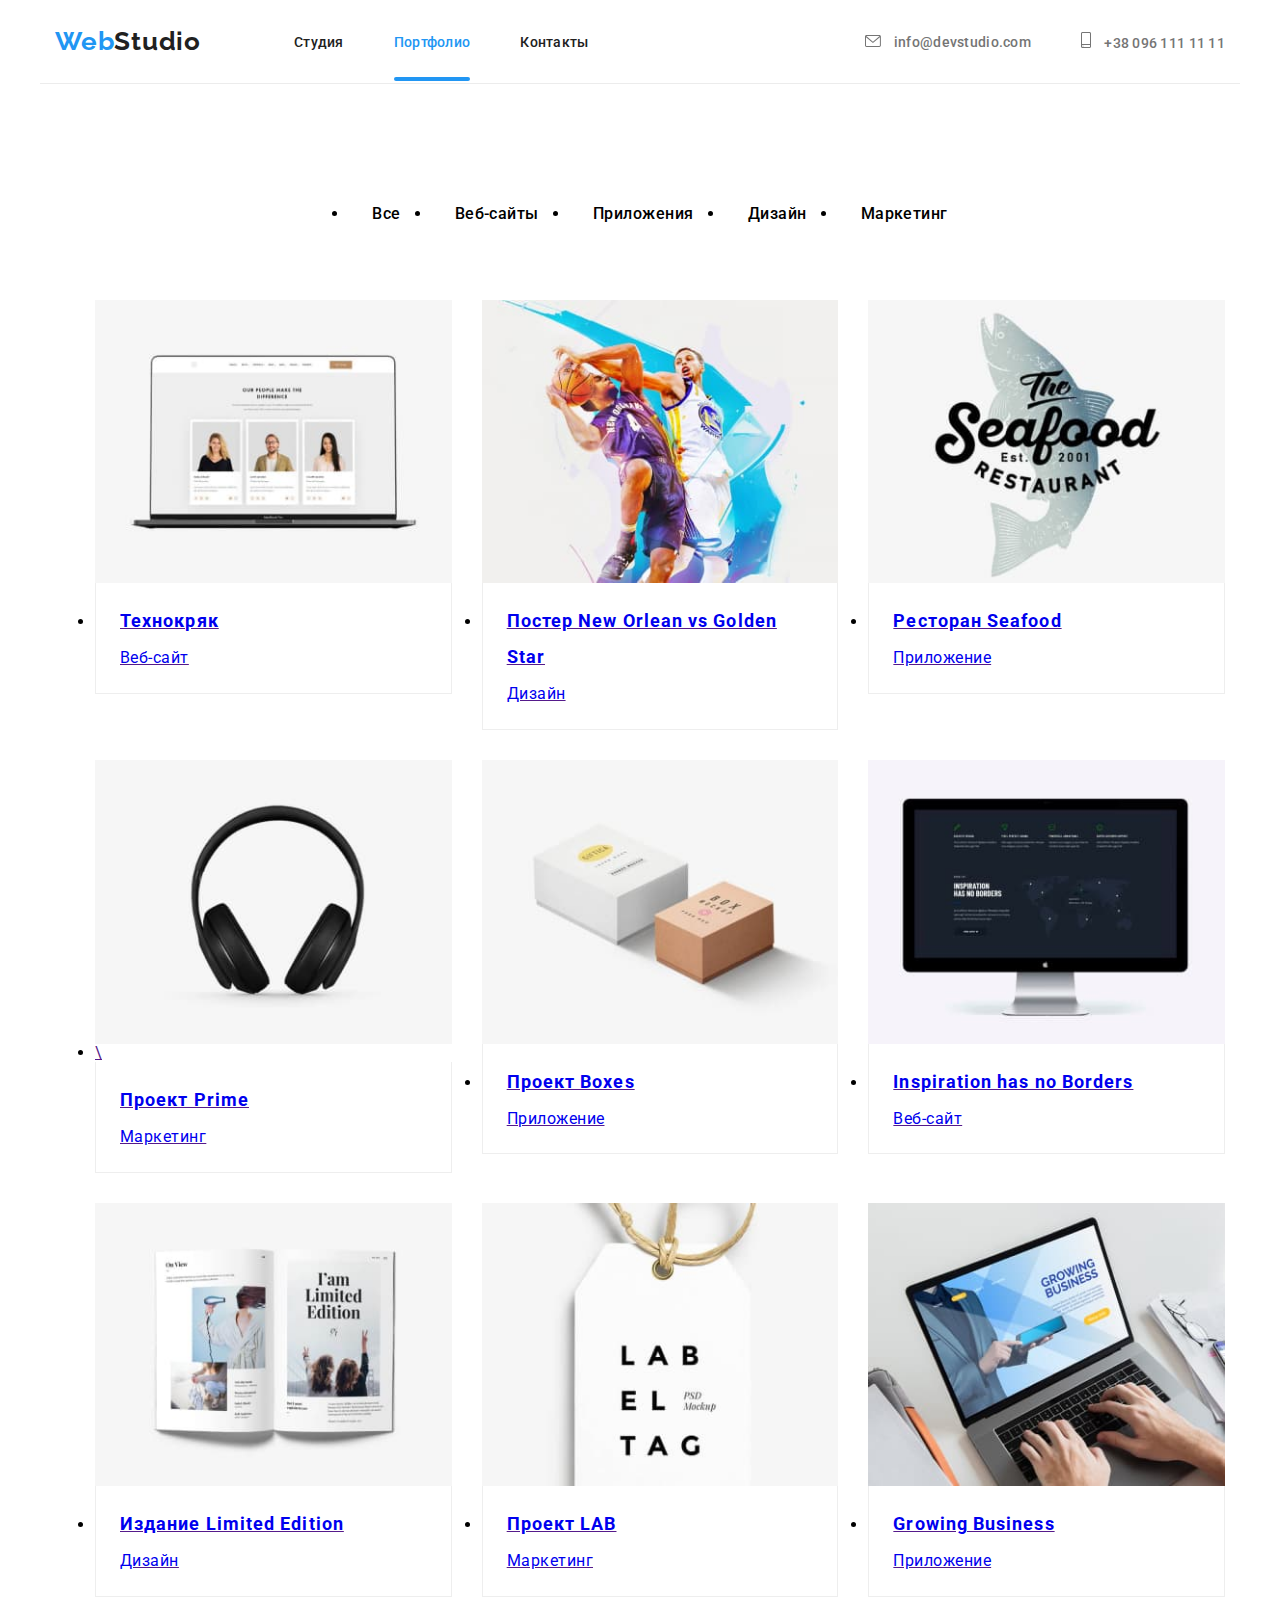
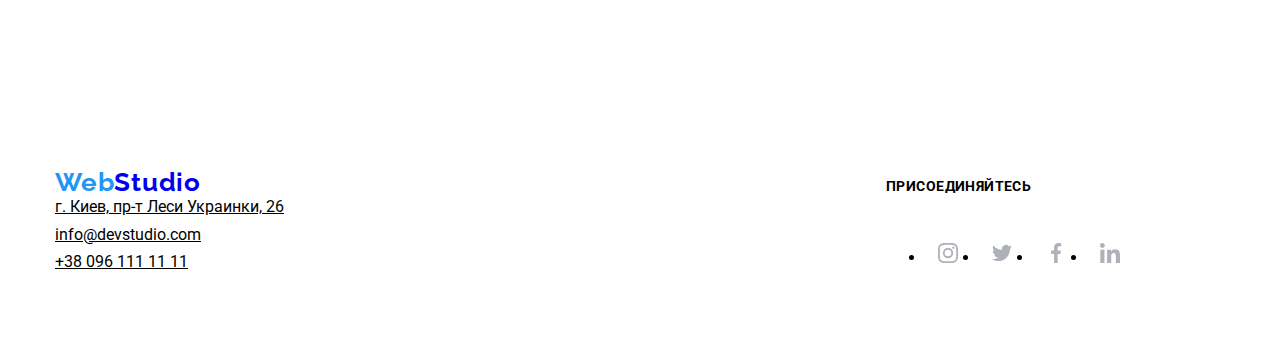
==== commit 20682ffe: "Добавляет сасс для героя" ====
--- a/portfolio.html
+++ b/portfolio.html
@@ -25,10 +25,12 @@
           </a>
           <ul class="navigation">
             <li class="navigation-item">
-              <a class="navigation-link current" href="./index.html">Студия</a>
+              <a class="navigation-link" href="./index.html">Студия</a>
             </li>
             <li class="navigation-item">
-              <a class="navigation-link" href="./portfolio.html">Портфолио</a>
+              <a class="navigation-link current" href="./portfolio.html"
+                >Портфолио</a
+              >
             </li>
             <li class="navigation-item">
               <a class="navigation-link" href="#contacts">Контакты</a>
--- a/css/styles.css
+++ b/css/styles.css
@@ -186,8 +186,8 @@
   border-bottom: 1px solid #ececec;
 } */
 
-.address,
-/* .logo-footer { */
+.address
+/* .logo-footer  */ {
   color: var(--white);
 }
 
@@ -313,12 +313,12 @@
   transition: 250ms cubic-bezier(0.4, 0, 0.2, 1);
 }
 
-.hero-title,
-.hero-button {
+/* .hero-title, */
+/* .hero-button {
   color: var(--white);
-}
-
-.hero-title {
+} */
+
+/* .hero-title {
   width: 696px;
 
   margin-right: auto;
@@ -330,9 +330,9 @@
   line-height: 1.36;
   letter-spacing: 0.06em;
   text-transform: uppercase;
-}
-
-.button {
+} */
+
+/* .button {
   display: inline-block;
 
   padding-top: 10px;
@@ -349,20 +349,20 @@
 
   transition: background-color 250ms cubic-bezier(0.4, 0, 0.2, 1),
     color 250ms cubic-bezier(0.4, 0, 0.2, 1);
-}
-
-.hero-button:hover,
+} */
+
+/* .hero-button:hover,
 .hero-button:focus {
   color: var(--accent-color);
   background-color: var(--white);
-}
-
-.hero-button {
+} */
+
+/* .hero-button {
   padding-right: 32px;
   padding-left: 32px;
-}
-
-.hero {
+} */
+
+/* .hero {
   height: 600px;
   max-width: 1600px;
   margin-right: auto;
@@ -383,9 +383,8 @@
   background-repeat: no-repeat;
   background-size: cover;
   background-position: center;
-}
-
-.hero-content .visually-hidden,
+} */
+
 .benefits .visually-hidden,
 .gallery .visually-hidden {
   position: absolute !important;
@@ -775,7 +774,7 @@
   opacity: 1;
 }
 
-.backdrop {
+/* .backdrop {
   position: fixed;
   z-index: 3;
   left: 0;
@@ -792,9 +791,9 @@
 .backdrop.is-hidden {
   opacity: 0;
   pointer-events: none;
-}
-
-.modal {
+} */
+
+/* .modal {
   position: absolute;
   z-index: 5;
   left: 50%;
@@ -812,13 +811,13 @@
   border-radius: 4px;
 
   transition: transform 250ms cubic-bezier(0.4, 0, 0.2, 1);
-}
-
-.backdrop.is-hidden .modal {
+} */
+
+/* .backdrop.is-hidden .modal {
   transform: translate(-50%, -50%) scale(0.5);
-}
-
-.close-modal {
+} */
+
+/* .close-modal {
   position: absolute;
   right: 8px;
   top: 8px;
@@ -833,17 +832,17 @@
   background-color: var(--white);
   border-radius: 50%;
   border: 1px solid rgba(0, 0, 0, 0.1);
-}
-
-.close-modal:hover {
+} */
+
+/* .close-modal:hover {
   background-color: var(--accent-color);
-}
-
-.recall-form {
+} */
+
+/* .recall-form {
   text-align: left;
-}
-
-.form-title {
+} */
+
+/* .form-title {
   margin-bottom: 12px;
 
   font-weight: 700;
@@ -852,18 +851,18 @@
   letter-spacing: 0.03em;
 
   color: var(--title-text-color);
-}
-
-.form-field {
+} */
+
+/* .form-field {
   position: relative;
   margin-bottom: 10px;
 }
 
 .form-field:nth-last-of-type(2) {
   margin-bottom: 20px;
-}
-
-.form-label {
+} */
+
+/* .form-label {
   display: inline-block;
 
   margin-bottom: 4px;
@@ -873,9 +872,9 @@
   letter-spacing: 0.01em;
 
   color: var(--primary-text-color);
-}
-
-.form-input,
+} */
+
+/* .form-input,
 .form-comment {
   width: 100%;
 
@@ -889,22 +888,22 @@
 .form-input {
   padding-left: 42px;
   transition: 250ms cubic-bezier(0.4, 0, 0.2, 1);
-}
-
-.form-input:focus,
+} */
+
+/* .form-input:focus,
 .form-input:hover,
 .form-comment:hover,
 .form-comment:focus {
   cursor: pointer;
   border: 1px solid var(--accent-color);
-}
-
-.form-comment:focus,
+} */
+
+/* .form-comment:focus,
 .form-input:focus {
   outline: 1px auto var(--accent-color);
-}
-
-.input-icon {
+} */
+
+/* .input-icon {
   position: absolute;
   left: 15px;
   top: 35px;
@@ -912,21 +911,21 @@
 .form-input:focus ~ .input-icon,
 .form-input:hover ~ .input-icon {
   fill: var(--accent-color);
-}
-
-.form-comment {
+} */
+
+/* .form-comment {
   height: 120px;
   transition: 250ms cubic-bezier(0.4, 0, 0.2, 1);
   resize: none;
-}
-
-.form-comment::placeholder {
+} */
+
+/* .form-comment::placeholder {
   font-size: 14px;
   line-height: 1.14;
   letter-spacing: 0.01em;
 
   color: rgba(117, 117, 117, 0.5);
-}
+} */
 
 .checkbox-label {
   display: inline-flex;
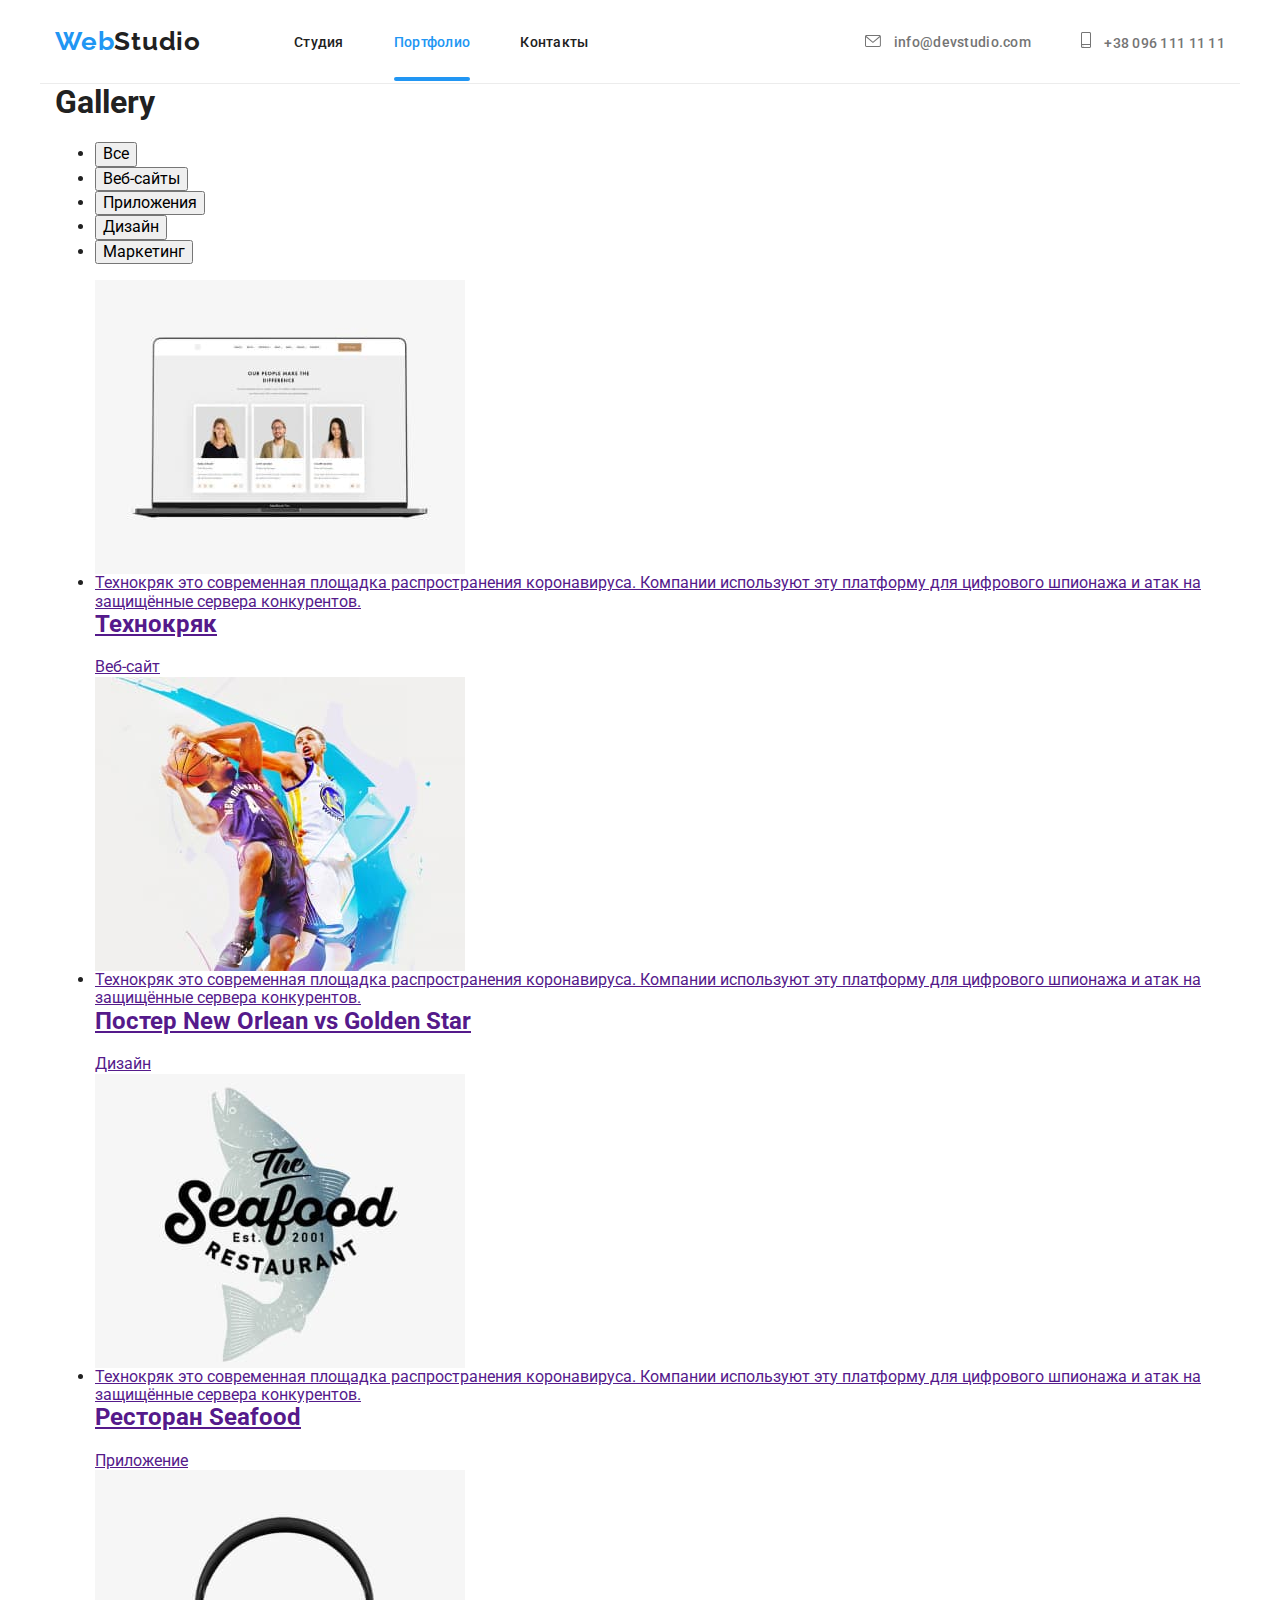
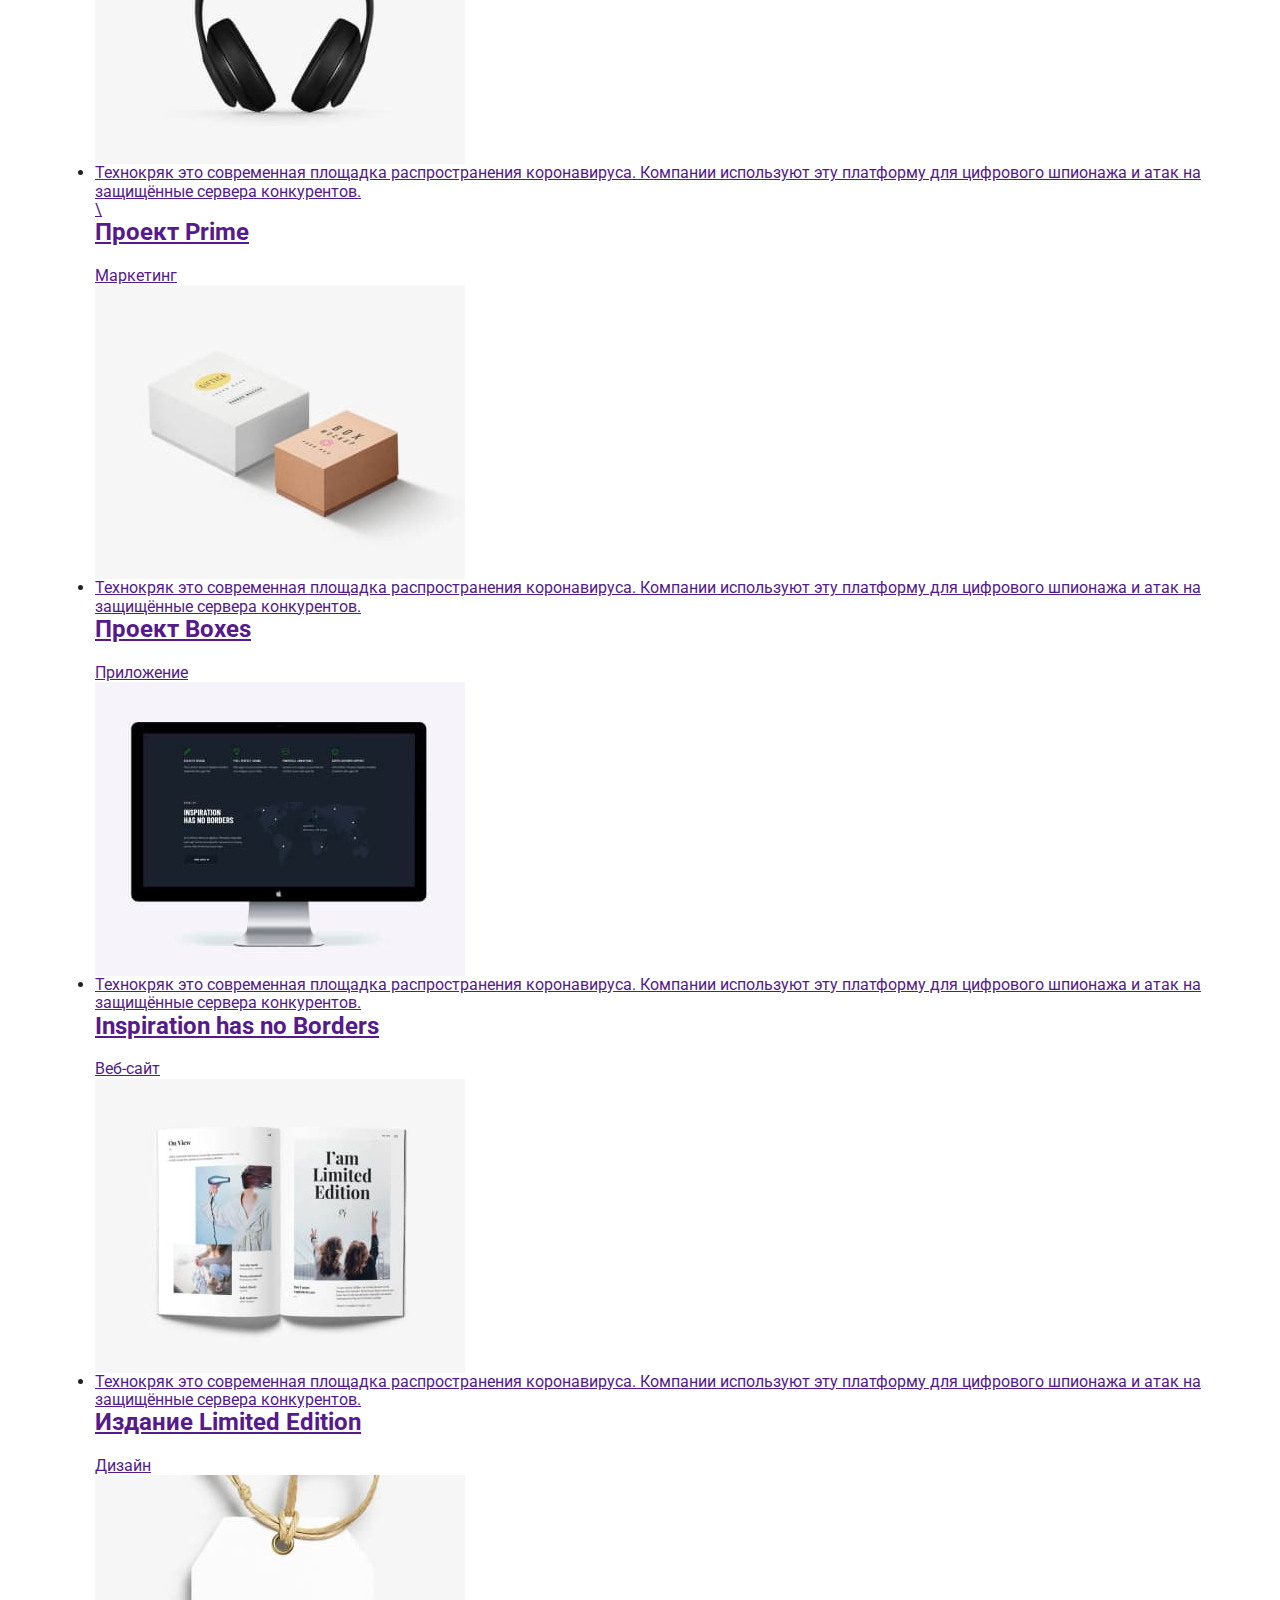
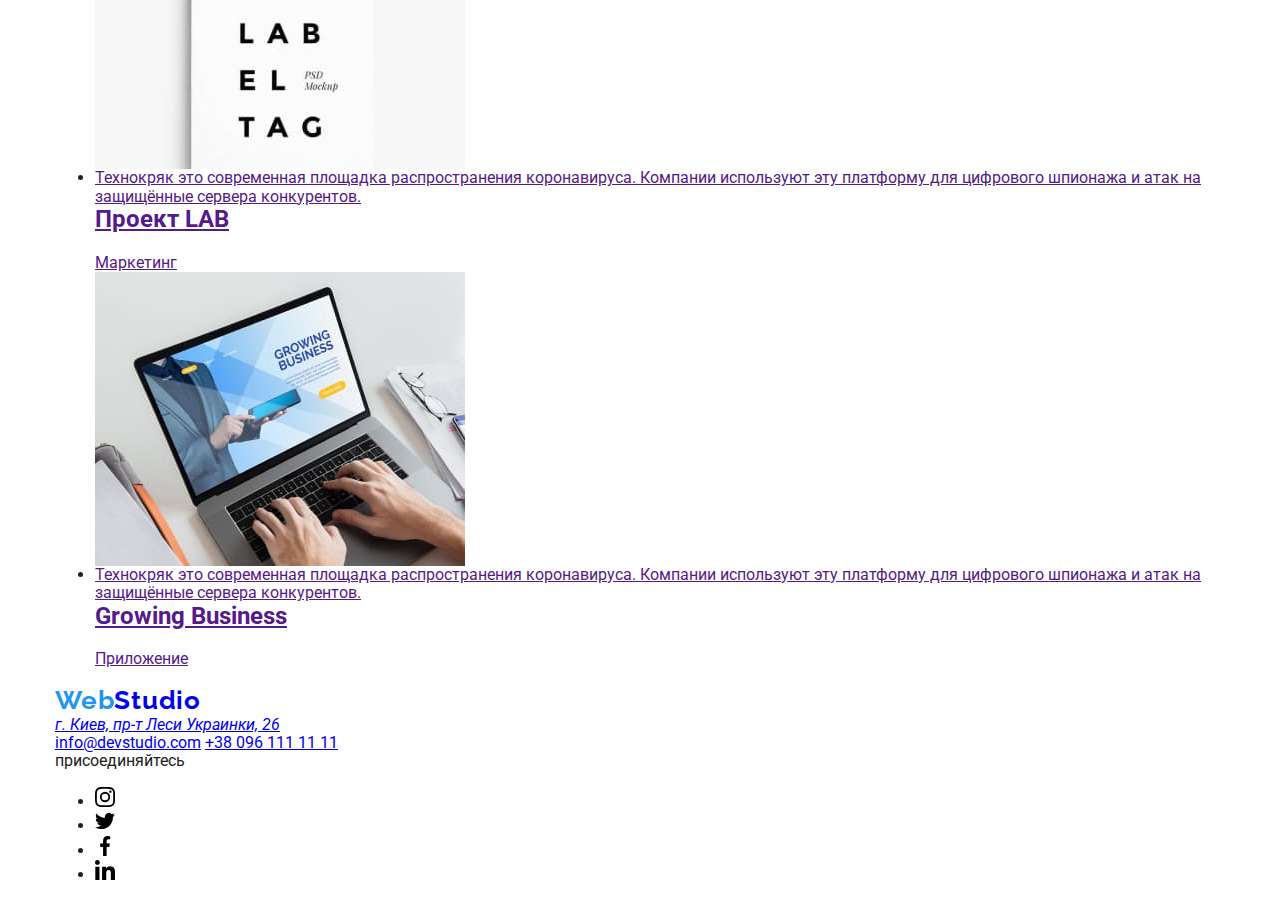
==== commit 78d77642: "Sass for customers" ====
--- a/portfolio.html
+++ b/portfolio.html
@@ -13,7 +13,6 @@
       href="https://cdnjs.cloudflare.com/ajax/libs/modern-normalize/1.0.0/modern-normalize.css"
     />
     <link rel="stylesheet" href="./css/portfolio.min.css" />
-    <link rel="stylesheet" href="./css/styles.css" />
   </head>
 
   <body>
--- a/css/portfolio.min.css
+++ b/css/portfolio.min.css
@@ -1,2 +1,2 @@
-.navigation-link,.logo,.contacts-link{text-decoration:none;-webkit-transition:color 250ms cubic-bezier(0.4, 0, 0.2, 1);transition:color 250ms cubic-bezier(0.4, 0, 0.2, 1)}.navigation,.contacts{padding:0;margin:0;list-style:none}html{-webkit-box-sizing:border-box;box-sizing:border-box}*,*::before,*::after{-webkit-box-sizing:inherit;box-sizing:inherit}h1,h2,h3,h4,h5{margin-top:0}p{margin:0}img{display:block;max-width:100%;height:auto}body{font-family:"Roboto", sans-serif;color:var(--title-text-color);background-color:var(--white)}.container{padding-right:15px;padding-left:15px;margin-right:auto;margin-left:auto;width:1200px}.header-wrap{display:-webkit-box;display:-ms-flexbox;display:flex;-webkit-box-pack:center;-ms-flex-pack:center;justify-content:center;-webkit-box-align:center;-ms-flex-align:center;align-items:center;border-bottom:1px solid #ececec}.main-nav{display:-webkit-box;display:-ms-flexbox;display:flex;-webkit-box-pack:none;-ms-flex-pack:none;justify-content:none;-webkit-box-align:center;-ms-flex-align:center;align-items:center}.navigation{display:-webkit-box;display:-ms-flexbox;display:flex;margin-left:93px}.navigation-item:not(:last-child){margin-right:50px}.navigation-link{position:relative;display:block;padding-top:32px;padding-bottom:32px;font-weight:500;font-size:14px;line-height:1.142;letter-spacing:0.02em;color:#212121}.navigation-link:hover,.navigation-link:focus{color:#2196f3}.navigation-link::after{position:absolute;bottom:0;left:0;content:"";display:block;width:100%;height:4px;background-color:#2196f3;border-radius:2px;-webkit-transform:scale(0);transform:scale(0);-webkit-transition:-webkit-transform 250ms cubic-bezier(0.4, 0, 0.2, 1);transition:-webkit-transform 250ms cubic-bezier(0.4, 0, 0.2, 1);transition:transform 250ms cubic-bezier(0.4, 0, 0.2, 1);transition:transform 250ms cubic-bezier(0.4, 0, 0.2, 1), -webkit-transform 250ms cubic-bezier(0.4, 0, 0.2, 1)}.navigation-link.current{color:#2196f3}.navigation-link:hover::after,.navigation-link.current::after{-webkit-transform:scale(1);transform:scale(1)}.logo{font-family:"Raleway", sans-serif;font-weight:700;font-size:26px;line-height:1.192;letter-spacing:0.03em}.logo-color{color:#2196f3}.logo-header{color:#212121}.logo-footer{color:#fff;margin-bottom:20px}.contacts{display:-webkit-box;display:-ms-flexbox;display:flex;-webkit-box-pack:none;-ms-flex-pack:none;justify-content:none;-webkit-box-align:center;-ms-flex-align:center;align-items:center;margin-left:auto}.contacts-item+.contacts-item{margin-left:50px}.contacts-link{display:block;padding-top:32px;padding-bottom:32px;font-weight:500;font-size:14px;line-height:1.142;letter-spacing:0.02em;color:#757575}.contacts-link:hover,.contacts-link:focus{color:#2196f3}.contact-icon{margin-right:10px;fill:currentColor}
+.navigation-link,.logo,.contacts-link{text-decoration:none;transition:color 250ms cubic-bezier(0.4, 0, 0.2, 1)}.navigation,.contacts{padding:0;margin:0;list-style:none}html{box-sizing:border-box}*,*::before,*::after{box-sizing:inherit}h1,h2,h3,h4,h5{margin-top:0}p{margin:0}img{display:block;max-width:100%;height:auto}body{font-family:"Roboto",sans-serif;color:#212121;background-color:#fff}.container{padding-right:15px;padding-left:15px;margin-right:auto;margin-left:auto;width:1200px}.header-wrap{display:flex;justify-content:center;align-items:center;border-bottom:1px solid #ececec}.main-nav{display:flex;justify-content:none;align-items:center}.navigation{display:flex;margin-left:93px}.navigation-item:not(:last-child){margin-right:50px}.navigation-link{position:relative;display:block;padding-top:32px;padding-bottom:32px;font-weight:500;font-size:14px;line-height:1.142;letter-spacing:0.02em;color:#212121}.navigation-link:hover,.navigation-link:focus{color:#2196f3}.navigation-link::after{position:absolute;bottom:0;left:0;content:"";display:block;width:100%;height:4px;background-color:#2196f3;border-radius:2px;transform:scale(0);transition:transform 250ms cubic-bezier(0.4, 0, 0.2, 1)}.navigation-link.current{color:#2196f3}.navigation-link:hover::after,.navigation-link.current::after{transform:scale(1)}.logo{font-family:"Raleway",sans-serif;font-weight:700;font-size:26px;line-height:1.192;letter-spacing:0.03em}.logo-color{color:#2196f3}.logo-header{color:#212121}.logo-footer{color:#fff;margin-bottom:20px}.contacts{display:flex;justify-content:none;align-items:center;margin-left:auto}.contacts-item+.contacts-item{margin-left:50px}.contacts-link{display:block;padding-top:32px;padding-bottom:32px;font-weight:500;font-size:14px;line-height:1.142;letter-spacing:0.02em;color:#757575}.contacts-link:hover,.contacts-link:focus{color:#2196f3}.contact-icon{margin-right:10px;fill:currentColor}
 /*# sourceMappingURL=portfolio.min.css.map */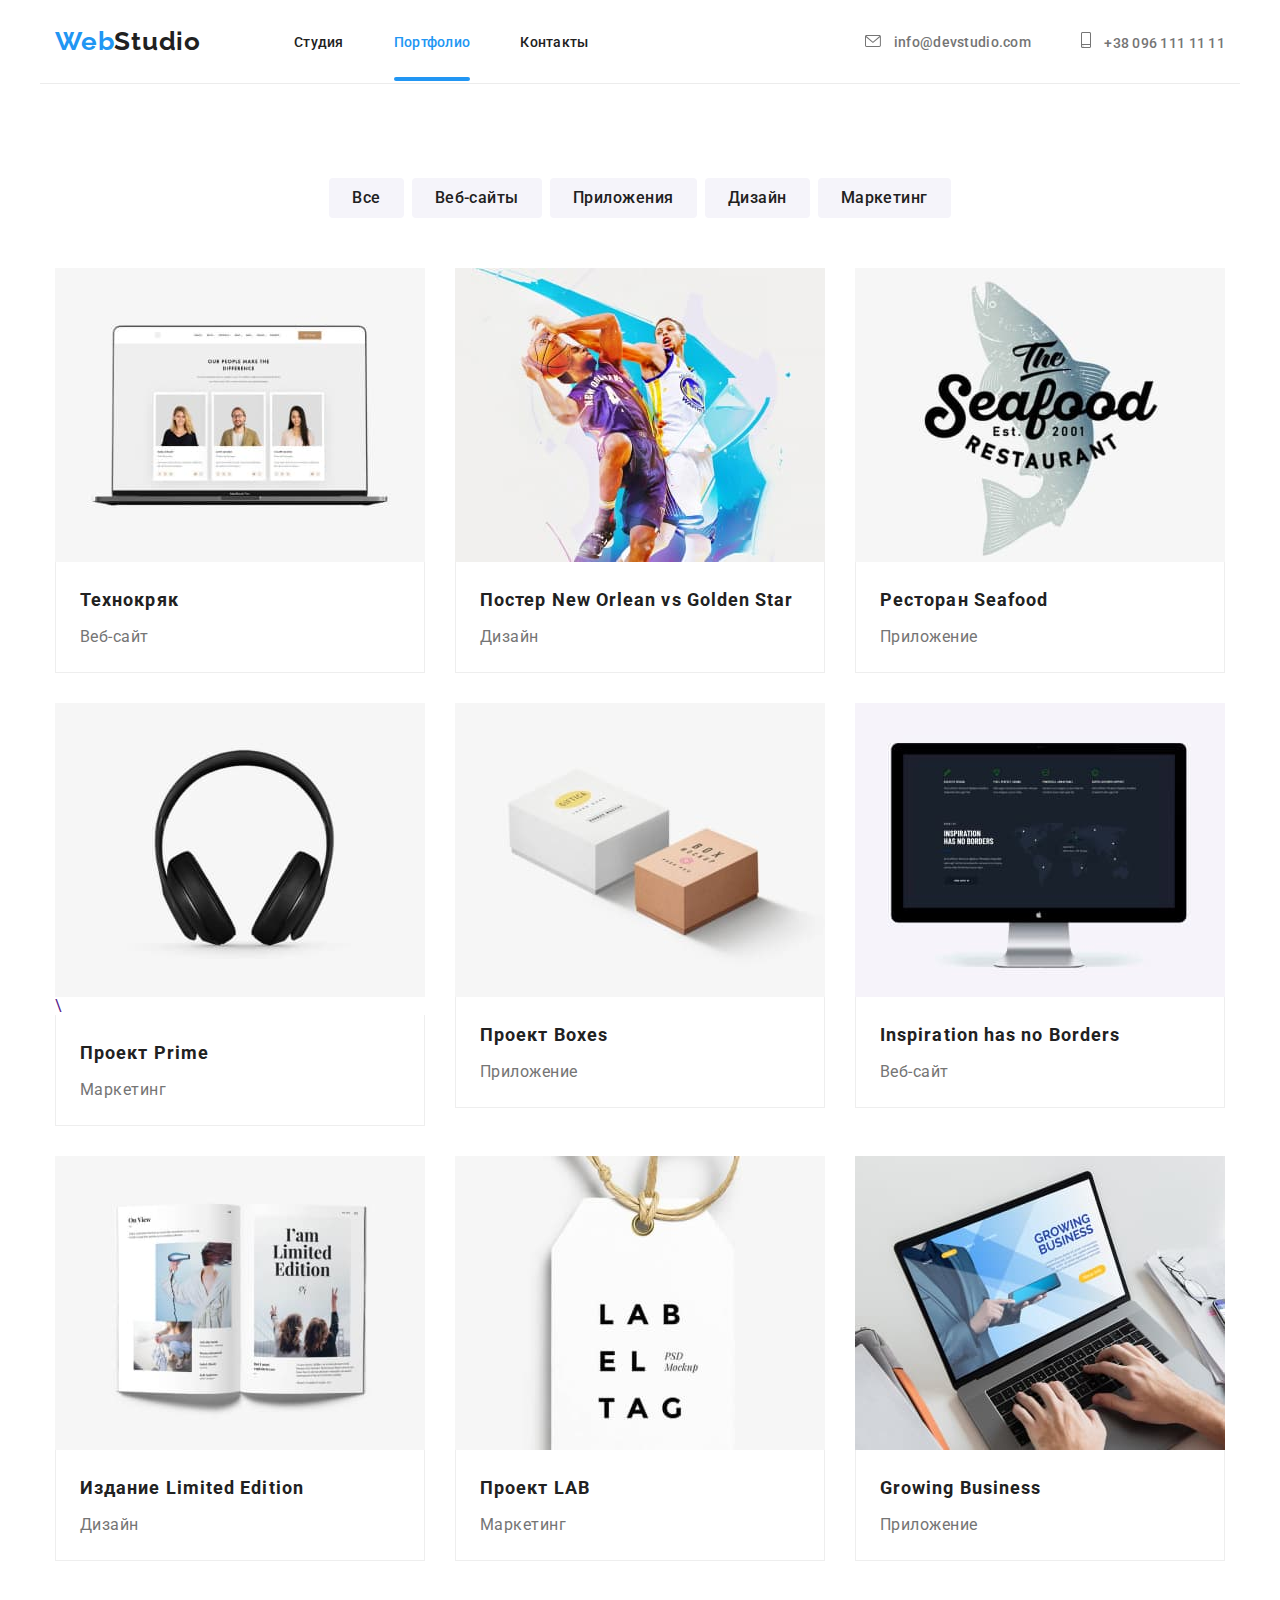
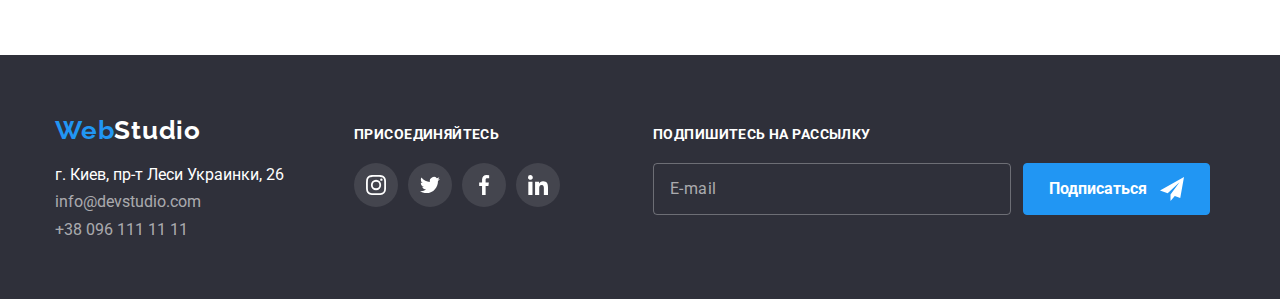
==== commit af1e8bcf: "Sass for portfolio page" ====
--- a/portfolio.html
+++ b/portfolio.html
@@ -60,31 +60,31 @@
     <main>
       <section class="section gallery">
         <div class="container">
-          <h1 class="visually-hidden">Gallery</h1>
+          <h1 class="gallery-title">Gallery</h1>
           <!--Filters-->
-          <ul class="list filter-list">
-            <li class="item">
+          <ul class="filter-list">
+            <li class="filter-item">
               <button type="button" class="filter-button">Все</button>
             </li>
-            <li class="item">
+            <li class="filter-item">
               <button type="button" class="filter-button">Веб-сайты</button>
             </li>
-            <li class="item">
+            <li class="filter-item">
               <button type="button" class="filter-button">Приложения</button>
             </li>
-            <li class="item">
+            <li class="filter-item">
               <button type="button" class="filter-button">Дизайн</button>
             </li>
-            <li class="item">
+            <li class="filter-item">
               <button type="button" class="filter-button">Маркетинг</button>
             </li>
           </ul>
 
           <!--Gallery-->
 
-          <ul class="list examples">
-            <li class="item">
-              <a class="link example-link" href="">
+          <ul class="examples">
+            <li class="example-item">
+              <a class="example-link" href="">
                 <div class="example-thumb">
                   <img
                     class="example-photo"
@@ -105,12 +105,12 @@
 
                 <div class="example-content">
                   <h2 class="example-title">Технокряк</h2>
-                  <p class="exaple-text text">Веб-сайт</p>
-                </div>
-              </a>
-            </li>
-            <li class="item">
-              <a class="link example-link" href="">
+                  <p class="example-text">Веб-сайт</p>
+                </div>
+              </a>
+            </li>
+            <li class="example-item">
+              <a class="example-link" href="">
                 <div class="example-thumb">
                   <img
                     class="example-photo"
@@ -132,12 +132,12 @@
                   <h2 class="example-title">
                     Постер New Orlean vs Golden Star
                   </h2>
-                  <p class="exaple-text text">Дизайн</p>
-                </div>
-              </a>
-            </li>
-            <li class="item">
-              <a class="link example-link" href="">
+                  <p class="example-text">Дизайн</p>
+                </div>
+              </a>
+            </li>
+            <li class="example-item">
+              <a class="example-link" href="">
                 <div class="example-thumb">
                   <img
                     class="example-photo"
@@ -157,12 +157,12 @@
                 </div>
                 <div class="example-content">
                   <h2 class="example-title">Ресторан Seafood</h2>
-                  <p class="exaple-text text">Приложение</p>
-                </div>
-              </a>
-            </li>
-            <li class="item">
-              <a class="link example-link" href="">
+                  <p class="example-text">Приложение</p>
+                </div>
+              </a>
+            </li>
+            <li class="example-item">
+              <a class="example-link" href="">
                 <div class="example-thumb">
                   <img
                     class="example-photo"
@@ -183,12 +183,12 @@
                 </div>
                 <div class="example-content">
                   <h2 class="example-title">Проект Prime</h2>
-                  <p class="exaple-text text">Маркетинг</p>
-                </div>
-              </a>
-            </li>
-            <li class="item">
-              <a class="link example-link" href="">
+                  <p class="example-text">Маркетинг</p>
+                </div>
+              </a>
+            </li>
+            <li class="example-item">
+              <a class="example-link" href="">
                 <div class="example-thumb">
                   <img
                     class="example-photo"
@@ -208,12 +208,12 @@
                 </div>
                 <div class="example-content">
                   <h2 class="example-title">Проект Boxes</h2>
-                  <p class="exaple-text text">Приложение</p>
-                </div>
-              </a>
-            </li>
-            <li class="item">
-              <a class="link example-link" href="">
+                  <p class="example-text">Приложение</p>
+                </div>
+              </a>
+            </li>
+            <li class="example-item">
+              <a class="example-link" href="">
                 <div class="example-thumb">
                   <img
                     class="example-photo"
@@ -233,12 +233,12 @@
                 </div>
                 <div class="example-content">
                   <h2 class="example-title">Inspiration has no Borders</h2>
-                  <p class="exaple-text text">Веб-сайт</p>
-                </div>
-              </a>
-            </li>
-            <li class="item">
-              <a class="link example-link" href="">
+                  <p class="example-text">Веб-сайт</p>
+                </div>
+              </a>
+            </li>
+            <li class="example-item">
+              <a class="example-link" href="">
                 <div class="example-thumb">
                   <img
                     class="example-photo"
@@ -258,12 +258,12 @@
                 </div>
                 <div class="example-content">
                   <h2 class="example-title">Издание Limited Edition</h2>
-                  <p class="exaple-text text">Дизайн</p>
-                </div>
-              </a>
-            </li>
-            <li class="item">
-              <a class="link example-link" href="">
+                  <p class="example-text">Дизайн</p>
+                </div>
+              </a>
+            </li>
+            <li class="example-item">
+              <a class="example-link" href="">
                 <div class="example-thumb">
                   <img
                     class="example-photo"
@@ -283,12 +283,12 @@
                 </div>
                 <div class="example-content">
                   <h2 class="example-title">Проект LAB</h2>
-                  <p class="exaple-text text">Маркетинг</p>
-                </div>
-              </a>
-            </li>
-            <li class="item">
-              <a class="link example-link" href="">
+                  <p class="example-text">Маркетинг</p>
+                </div>
+              </a>
+            </li>
+            <li class="example-item">
+              <a class="example-link" href="">
                 <div class="example-thumb">
                   <img
                     class="example-photo"
@@ -308,7 +308,7 @@
                 </div>
                 <div class="example-content">
                   <h2 class="example-title">Growing Business</h2>
-                  <p class="exaple-text text">Приложение</p>
+                  <p class="example-text">Приложение</p>
                 </div>
               </a>
             </li>
@@ -317,30 +317,30 @@
       </section>
     </main>
 
-    <footer>
-      <div class="container flex">
-        <div class="footer-wrap" id="contacts">
-          <a class="link logo footer-logo" href="/">
+    <footer class="footer">
+      <div class="container footer-flex">
+        <div class="footer-wrap contact-wrap" id="contacts">
+          <a class="logo logo-footer" href="/">
             <span class="logo-color">Web</span>Studio
           </a>
           <address>
             <a
-              class="address link"
+              class="address"
               href="https://goo.gl/maps/uTAoeyb3CEd54Pja7"
               target="_blank"
               >г. Киев, пр-т Леси Украинки, 26</a
             >
           </address>
-          <a class="footer-contact link" href="mailto:info@devstudio.com"
+          <a class="footer-contact" href="mailto:info@devstudio.com"
             >info@devstudio.com</a
           >
-          <a class="footer-contact link" href="tel:+380961111111"
+          <a class="footer-contact" href="tel:+380961111111"
             >+38 096 111 11 11</a
           >
         </div>
         <div class="join-us footer-wrap">
           <p class="join-us-text">присоединяйтесь</p>
-          <ul class="list social-list">
+          <ul class="social-list">
             <li class="social-item">
               <a
                 class="social-link"
@@ -395,6 +395,18 @@
             </li>
           </ul>
         </div>
+        <div class="footer-wrap subscribe">
+          <p class="join-us-text">Подпишитесь на рассылку</p>
+          <div class="subscribe-wrap">
+            <input class="subscribe-input" type="email" placeholder="E-mail" />
+            <button class="subscribe-btn" type="button">
+              Подписаться
+              <svg class="icon-send" width="24" height="24">
+                <use href="./images/sprite.svg#icon-send"></use>
+              </svg>
+            </button>
+          </div>
+        </div>
       </div>
     </footer>
   </body>
--- a/css/portfolio.min.css
+++ b/css/portfolio.min.css
@@ -1,2 +1,2 @@
-.navigation-link,.logo,.contacts-link{text-decoration:none;transition:color 250ms cubic-bezier(0.4, 0, 0.2, 1)}.navigation,.contacts{padding:0;margin:0;list-style:none}html{box-sizing:border-box}*,*::before,*::after{box-sizing:inherit}h1,h2,h3,h4,h5{margin-top:0}p{margin:0}img{display:block;max-width:100%;height:auto}body{font-family:"Roboto",sans-serif;color:#212121;background-color:#fff}.container{padding-right:15px;padding-left:15px;margin-right:auto;margin-left:auto;width:1200px}.header-wrap{display:flex;justify-content:center;align-items:center;border-bottom:1px solid #ececec}.main-nav{display:flex;justify-content:none;align-items:center}.navigation{display:flex;margin-left:93px}.navigation-item:not(:last-child){margin-right:50px}.navigation-link{position:relative;display:block;padding-top:32px;padding-bottom:32px;font-weight:500;font-size:14px;line-height:1.142;letter-spacing:0.02em;color:#212121}.navigation-link:hover,.navigation-link:focus{color:#2196f3}.navigation-link::after{position:absolute;bottom:0;left:0;content:"";display:block;width:100%;height:4px;background-color:#2196f3;border-radius:2px;transform:scale(0);transition:transform 250ms cubic-bezier(0.4, 0, 0.2, 1)}.navigation-link.current{color:#2196f3}.navigation-link:hover::after,.navigation-link.current::after{transform:scale(1)}.logo{font-family:"Raleway",sans-serif;font-weight:700;font-size:26px;line-height:1.192;letter-spacing:0.03em}.logo-color{color:#2196f3}.logo-header{color:#212121}.logo-footer{color:#fff;margin-bottom:20px}.contacts{display:flex;justify-content:none;align-items:center;margin-left:auto}.contacts-item+.contacts-item{margin-left:50px}.contacts-link{display:block;padding-top:32px;padding-bottom:32px;font-weight:500;font-size:14px;line-height:1.142;letter-spacing:0.02em;color:#757575}.contacts-link:hover,.contacts-link:focus{color:#2196f3}.contact-icon{margin-right:10px;fill:currentColor}
+.navigation-link,.logo,.contacts-link,.example-link,.social-link,.address,.footer-contact{text-decoration:none;transition:color 250ms cubic-bezier(0.4, 0, 0.2, 1)}.navigation,.contacts,.filter-list,.examples,.social-list{padding:0;margin:0;list-style:none}.example-text{color:var(--primary-text-color)}.gallery-title{position:absolute !important;clip:rect(1px 1px 1px 1px);clip:rect(1px, 1px, 1px, 1px);padding:0 !important;border:0 !important;height:1px !important;width:1px !important;overflow:hidden}.filter-button,.subscribe-btn{display:inline-block;padding-top:10px;padding-bottom:10px;font-weight:700;font-size:16px;line-height:1.87;color:#fff;background-color:#2196f3;border:1px solid #2196f3;border-radius:4px;transition:background-color 250ms cubic-bezier(0.4, 0, 0.2, 1),color 250ms cubic-bezier(0.4, 0, 0.2, 1)}.example-text{color:#757575}.gallery{padding-bottom:94px;padding-top:94px}html{box-sizing:border-box}*,*::before,*::after{box-sizing:inherit}h1,h2,h3,h4,h5{margin-top:0}p{margin:0}img{display:block;max-width:100%;height:auto}body{font-family:"Roboto",sans-serif;color:#212121;background-color:#fff}.container{padding-right:15px;padding-left:15px;margin-right:auto;margin-left:auto;width:1200px}.header-wrap{display:flex;justify-content:center;align-items:center;border-bottom:1px solid #ececec}.main-nav{display:flex;justify-content:none;align-items:center}.navigation{display:flex;margin-left:93px}.navigation-item:not(:last-child){margin-right:50px}.navigation-link{position:relative;display:block;padding-top:32px;padding-bottom:32px;font-weight:500;font-size:14px;line-height:1.142;letter-spacing:0.02em;color:#212121}.navigation-link:hover,.navigation-link:focus{color:#2196f3}.navigation-link::after{position:absolute;bottom:0;left:0;content:"";display:block;width:100%;height:4px;background-color:#2196f3;border-radius:2px;transform:scale(0);transition:transform 250ms cubic-bezier(0.4, 0, 0.2, 1)}.navigation-link.current{color:#2196f3}.navigation-link:hover::after,.navigation-link.current::after{transform:scale(1)}.logo{font-family:"Raleway",sans-serif;font-weight:700;font-size:26px;line-height:1.192;letter-spacing:0.03em}.logo-color{color:#2196f3}.logo-header{color:#212121}.logo-footer{color:#fff;margin-bottom:20px}.contacts{display:flex;justify-content:none;align-items:center;margin-left:auto}.contacts-item+.contacts-item{margin-left:50px}.contacts-link{display:block;padding-top:32px;padding-bottom:32px;font-weight:500;font-size:14px;line-height:1.142;letter-spacing:0.02em;color:#757575}.contacts-link:hover,.contacts-link:focus{color:#2196f3}.contact-icon{margin-right:10px;fill:currentColor}.filter-list{display:flex;justify-content:center;align-items:center}.filter-item{display:flex}.filter-item+.filter-item{margin-left:8px}.filter-button{padding:6px 22px;margin-bottom:50px;font-weight:500;line-height:1.62;text-align:center;letter-spacing:0.03em;color:#212121;background-color:#f5f4fa;border:1px solid transparent;transition:background-color 250ms cubic-bezier(0.4, 0, 0.2, 1);transition:color 250ms cubic-bezier(0.4, 0, 0.2, 1)}.filter-button:hover,.filter-button:focus{background-color:#2196f3;color:#fff;cursor:pointer;box-shadow:0px 3px 1px rgba(0,0,0,0.1),0px 1px 2px rgba(0,0,0,0.08),0px 2px 2px rgba(0,0,0,0.12)}.examples{display:flex;flex-wrap:wrap;justify-content:space-between}.example-item{width:calc((100% - 60px) / 3);margin-right:30px;margin-bottom:30px;background-color:#fff}.example-item:nth-child(3n){margin-right:0}.example-item:nth-last-child(-n+3){margin-bottom:0}.example-link{display:block;transition:box-shadow 250ms cubic-bezier(0.4, 0, 0.2, 1)}.example-link:hover,.example-link:focus{box-shadow:0px 1px 1px rgba(0,0,0,0.12),0px 4px 4px rgba(0,0,0,0.06),1px 4px 6px rgba(0,0,0,0.16)}.example-thumb{position:relative;overflow:hidden}.example-overlay{position:absolute;top:0;left:0;width:100%;height:100%;transform:translateY(100%);opacity:0;background-color:rgba(33,150,243,0.9);transition:transform 250ms cubic-bezier(0.4, 0, 0.2, 1)}.example-link:hover .example-overlay,.example-link:focus .example-overlay{transform:translateY(0);opacity:1}.example-description{position:absolute;top:0;left:0;padding:64px 24px;font-size:18px;line-height:1.56;letter-spacing:0.03em;color:#fff;position:absolute;top:0;left:0;padding:64px 24px;font-size:18px;line-height:1.56;letter-spacing:0.03em;color:#fff}.example-content{padding-top:20px;padding-right:24px;padding-bottom:20px;padding-left:24px;border-left:1px solid #eeeeee;border-bottom:1px solid #eeeeee;border-right:1px solid #eeeeee}.example-title{margin-bottom:4px;font-weight:700;font-size:18px;line-height:2;letter-spacing:0.06em;color:#212121}.example-text{font-size:16px;line-height:1.87;letter-spacing:0.03em}.social-list{display:flex;justify-content:center;align-items:none}.social-item:not(:last-child){margin-right:10px}.social-link{display:flex;justify-content:center;align-items:center;width:44px;height:44px;border-radius:50%}.team .social-link{background-color:#fff;transition:background-color 250ms cubic-bezier(0.4, 0, 0.2, 1)}.join-us .social-link{background-color:rgba(255,255,255,0.1);transition:background-color 250ms cubic-bezier(0.4, 0, 0.2, 1)}.team .social-link:hover,.team .social-link:focus,.join-us .social-link:hover,.join-us .social-link:focus{background-color:#2196f3}.social-icon{fill:#afb1b8}.social-link:hover .social-icon,.social-link:focus .social-icon{fill:#fff}.join-us .social-icon{fill:#fff}.footer{padding-top:60px;padding-bottom:60px;background-color:#2f303a}.footer-flex{display:flex;justify-content:space-between;align-items:baseline}.footer-wrap{display:flex;flex-direction:column}.contact-wrap{margin-right:70px}.address{display:inline-block;margin-bottom:9px;font-style:normal;color:#fff}.address:hover,.address:focus{color:#2196f3}.footer-contact{color:rgba(255,255,255,0.6)}.footer-contact:not(:last-child){margin-bottom:9px}.footer-contact:hover,.footer-contact:focus{color:#2196f3}.join-us{margin-right:93px}.join-us-text{margin-bottom:20px;font-weight:700;font-size:14px;line-height:1.14;letter-spacing:0.03em;text-transform:uppercase;color:#fff}.subscribe{margin-right:auto}.subscribe-wrap{display:flex}.subscribe-input{width:358px;padding:16px;color:#fff;background-color:transparent;border:1px solid rgba(255,255,255,0.3);border-radius:4px}.subscribe-input::placeholder{font-size:16px;line-height:1.25;letter-spacing:0.03em;color:rgba(255,255,255,0.6)}.subscribe-btn{position:relative;display:inline-block;margin-left:12px;padding-left:25px;padding-right:62px;transition:color 250ms cubic-bezier(0.4, 0, 0.2, 1);transition:background-color 250ms cubic-bezier(0.4, 0, 0.2, 1)}.subscribe-btn:hover,.subscribe-btn:focus{color:#2196f3;background-color:#fff}.icon-send{position:absolute;top:50%;right:25px;transform:translateY(-50%);fill:#fff;transition:fill 250ms cubic-bezier(0.4, 0, 0.2, 1)}.subscribe-btn:hover .icon-send,.subscribe-btn:focus .icon-send{fill:#2196f3}
 /*# sourceMappingURL=portfolio.min.css.map */